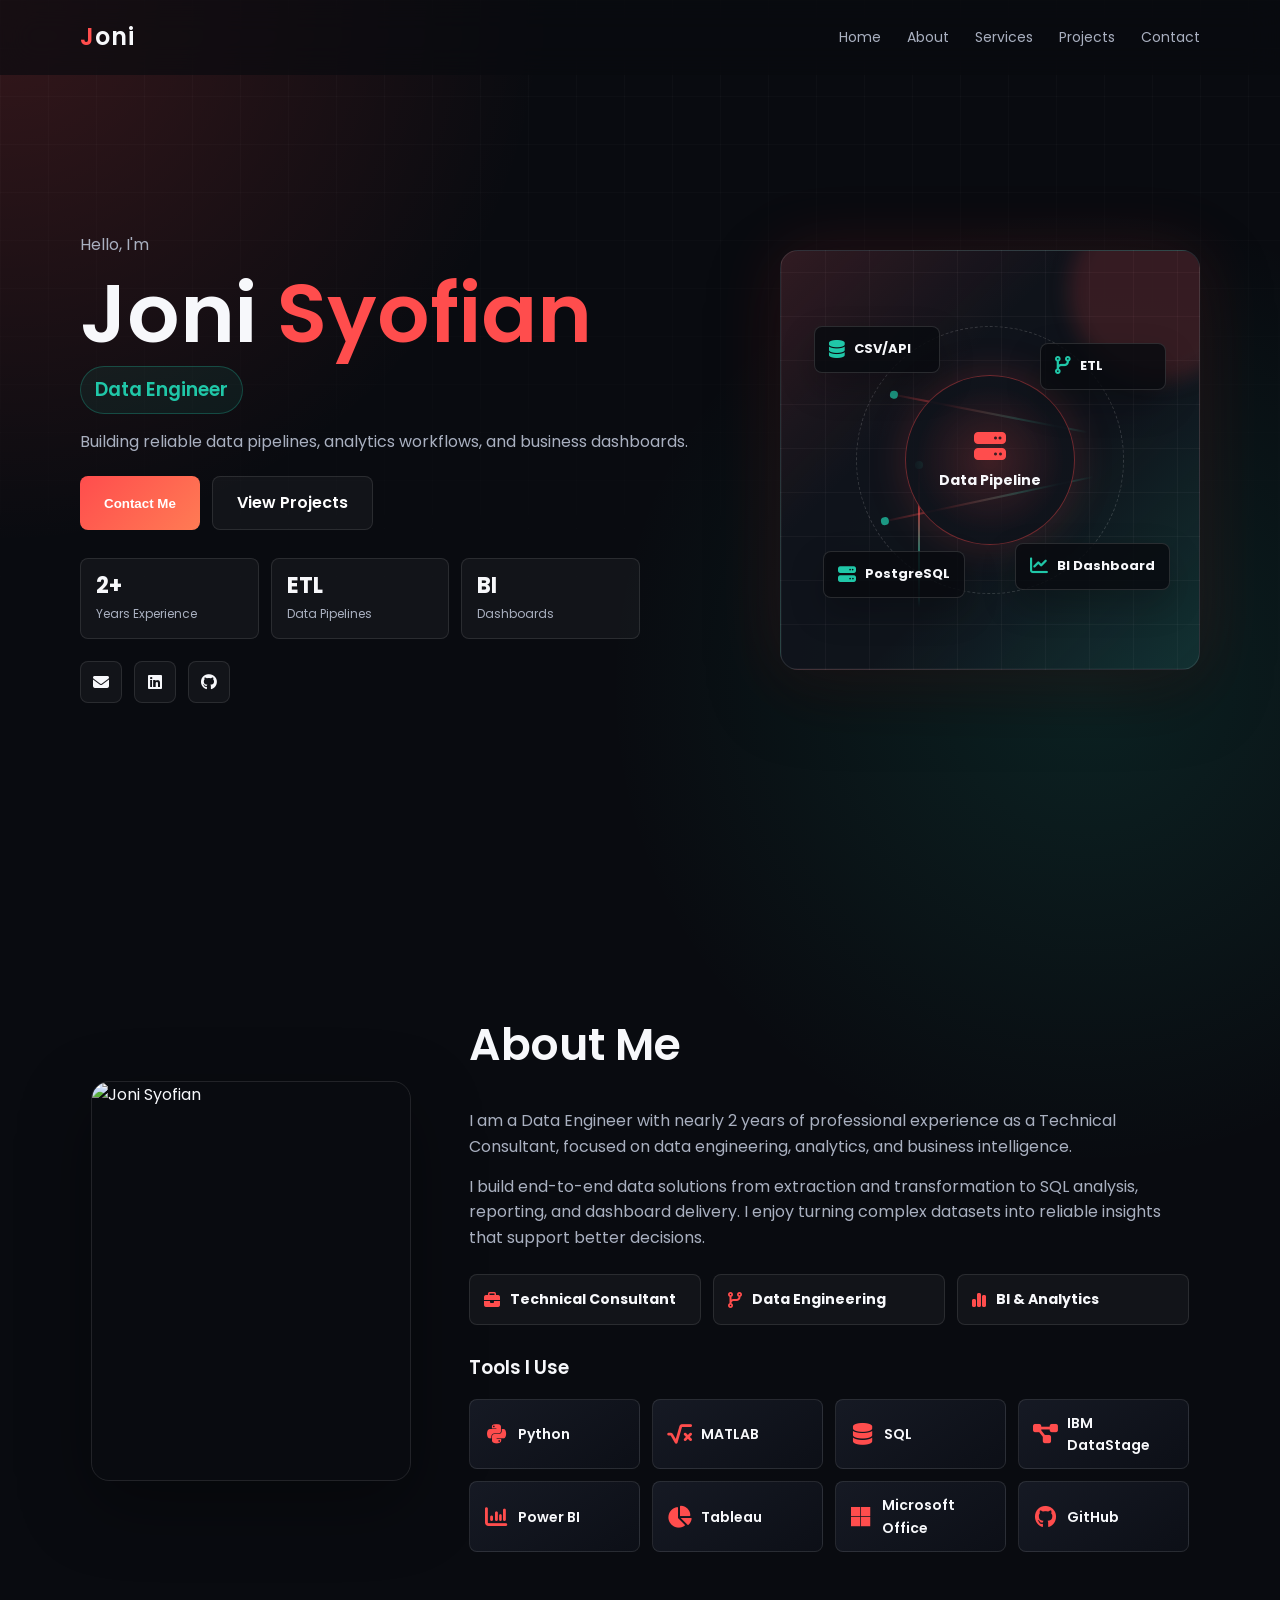
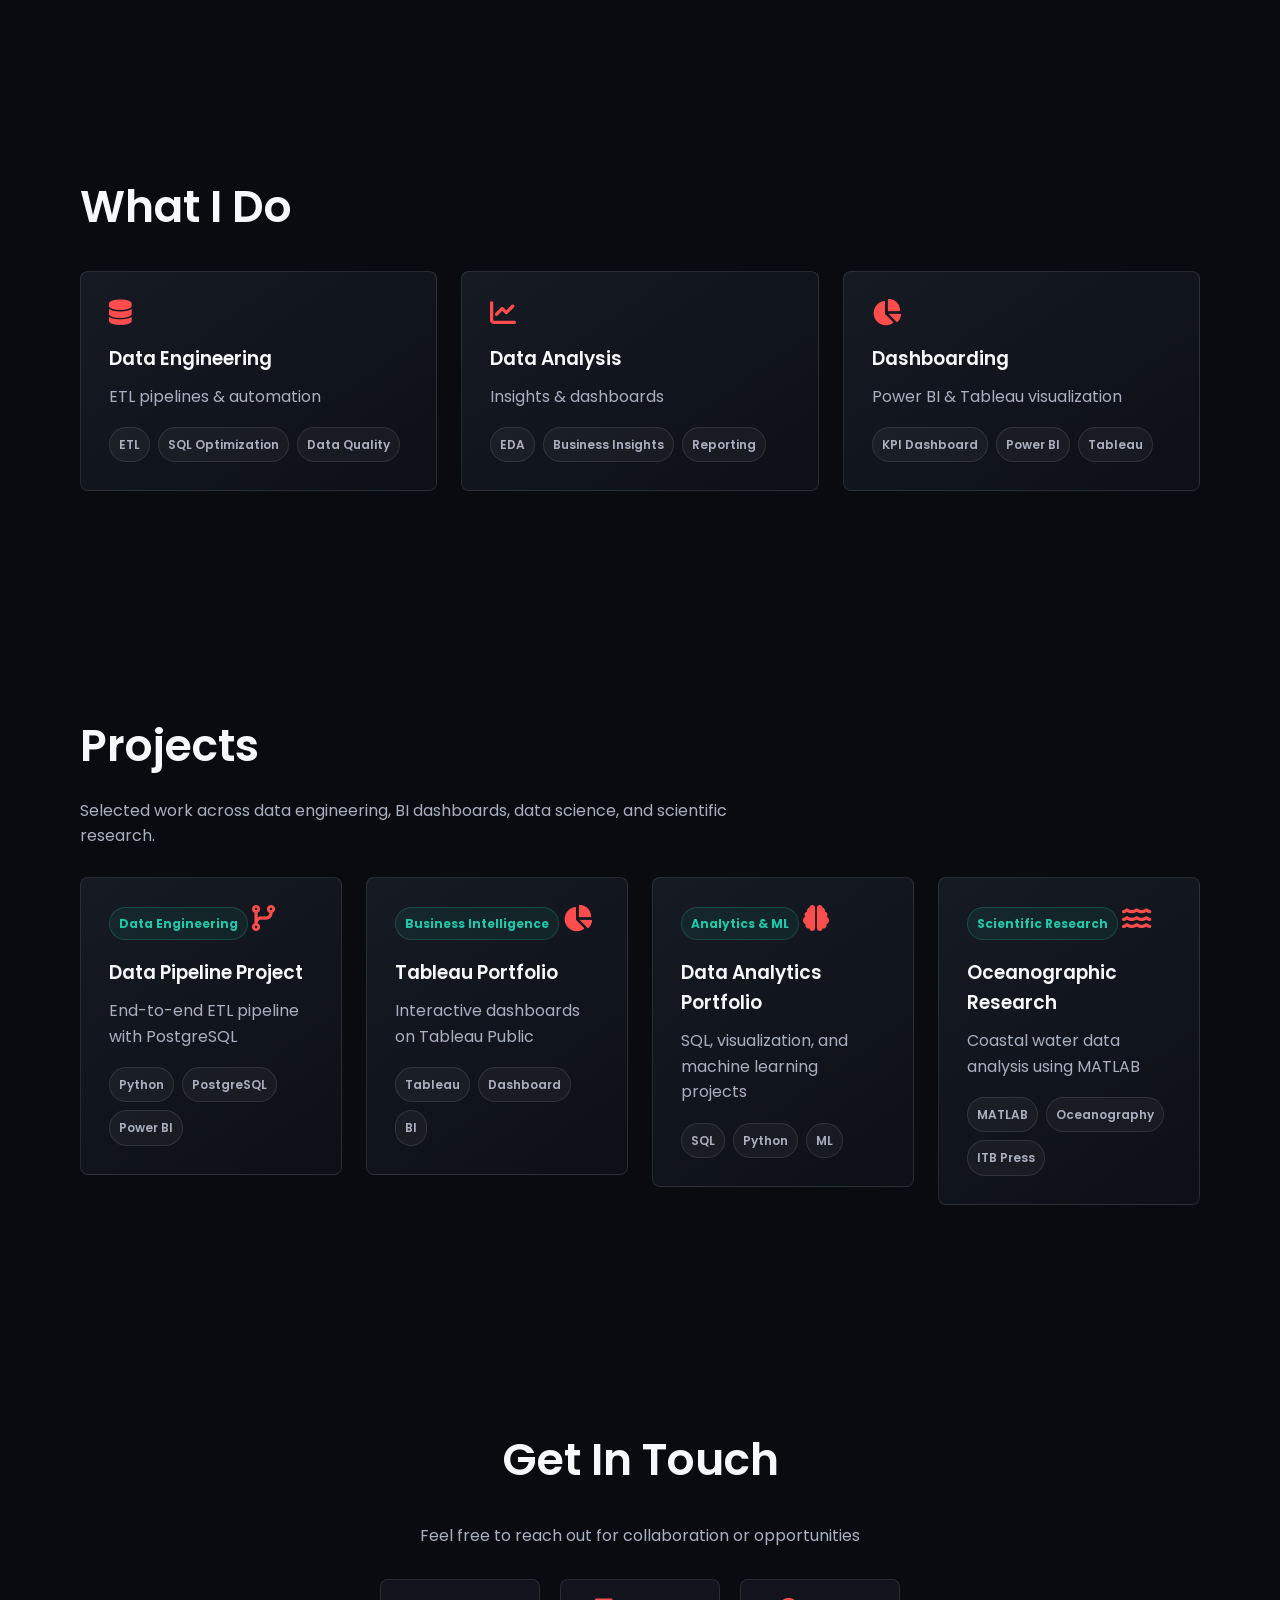
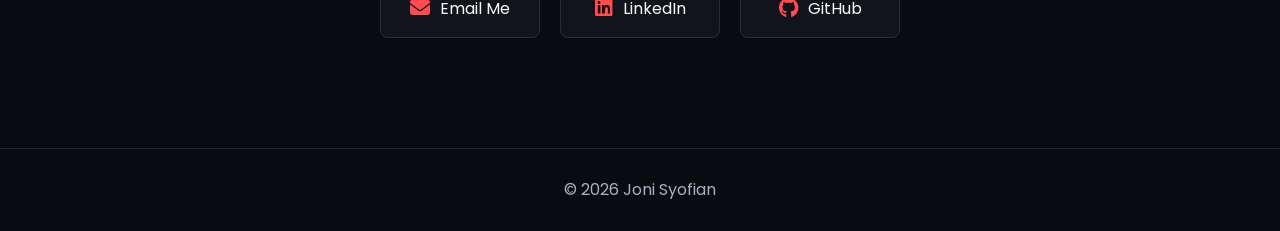
==== index.html @ e2db4a57 "add favicon" ====
<!-- index.html -->
<!DOCTYPE html>
<html lang="en">
<head>
  <meta charset="UTF-8">
  <meta name="viewport" content="width=device-width, initial-scale=1.0">
  <title>Joni Syofian - Data Engineer</title>
  <link rel="icon" type="image/svg+xml" href="asset/favicon.svg">
  <link rel="stylesheet" href="https://cdnjs.cloudflare.com/ajax/libs/font-awesome/6.5.0/css/all.min.css">
  <link href="https://fonts.googleapis.com/css2?family=Poppins:wght@300;400;600;700&display=swap" rel="stylesheet">
  <link rel="stylesheet" href="style.css?v=20260428">
</head>


<body>

<header>
  <h2>Joni</h2>
  <nav>
    <a href="#">Home</a>
    <a href="#about">About</a>
    <a href="#services">Services</a>
    <a href="#projects">Projects</a>
    <a href="#contact">Contact</a>
  </nav>
</header>

<section class="hero reveal">
  <div class="hero-text">
    <p>Hello, I'm</p>
    <h1>Joni <span>Syofian</span></h1>
    <h3>Data Engineer</h3>
    <p>Building reliable data pipelines, analytics workflows, and business dashboards.</p>
    <div class="hero-actions">
      <button class="btn" onclick="scrollToContact()">Contact Me</button>
      <a href="#projects" class="btn secondary-btn">View Projects</a>
    </div>
    <div class="hero-stats">
      <div>
        <strong>2+</strong>
        <span>Years Experience</span>
      </div>
      <div>
        <strong>ETL</strong>
        <span>Data Pipelines</span>
      </div>
      <div>
        <strong>BI</strong>
        <span>Dashboards</span>
      </div>
    </div>
    <div class="hero-socials" aria-label="Social links">
      <a href="mailto:jonisyofian14@email.com" aria-label="Email">
        <i class="fa-solid fa-envelope"></i>
      </a>
      <a href="https://linkedin.com/in/jonisyofian" target="_blank" rel="noopener noreferrer" aria-label="LinkedIn">
        <i class="fa-brands fa-linkedin"></i>
      </a>
      <a href="https://github.com/jonisy1406" target="_blank" rel="noopener noreferrer" aria-label="GitHub">
        <i class="fa-brands fa-github"></i>
      </a>
    </div>
  </div>
  <div class="data-visual" aria-label="Data engineering workflow illustration">
    <div class="data-node node-source">
      <i class="fa-solid fa-database"></i>
      <span>CSV/API</span>
    </div>
    <div class="data-node node-etl">
      <i class="fa-solid fa-code-branch"></i>
      <span>ETL</span>
    </div>
    <div class="data-node node-model">
      <i class="fa-solid fa-server"></i>
      <span>PostgreSQL</span>
    </div>
    <div class="data-node node-dashboard">
      <i class="fa-solid fa-chart-line"></i>
      <span>BI Dashboard</span>
    </div>
    <div class="pipeline-line line-one"></div>
    <div class="pipeline-line line-two"></div>
    <div class="pipeline-line line-three"></div>
    <div class="data-core">
      <i class="fa-solid fa-server"></i>
      <span>Data Pipeline</span>
    </div>
  </div>
</section>

<section id="about" class="about reveal">
  <img src="asset/04.jpg" alt="Joni Syofian">
  <div class="about-text">
    <h2>About Me</h2>
    <p>I am a Data Engineer with nearly 2 years of professional experience as a Technical Consultant, focused on data engineering, analytics, and business intelligence.</p>
    <p>I build end-to-end data solutions from extraction and transformation to SQL analysis, reporting, and dashboard delivery. I enjoy turning complex datasets into reliable insights that support better decisions.</p>

    <div class="about-highlights">
      <div>
        <i class="fa-solid fa-briefcase"></i>
        <span>Technical Consultant</span>
      </div>
      <div>
        <i class="fa-solid fa-code-branch"></i>
        <span>Data Engineering</span>
      </div>
      <div>
        <i class="fa-solid fa-chart-simple"></i>
        <span>BI & Analytics</span>
      </div>
    </div>

    <div class="tools">
      <h3>Tools I Use</h3>
      <div class="tools-grid">
        <div class="tool-item reveal">
          <i class="fa-brands fa-python"></i>
          <span>Python</span>
        </div>
        <div class="tool-item reveal">
          <i class="fa-solid fa-square-root-variable"></i>
          <span>MATLAB</span>
        </div>
        <div class="tool-item reveal">
          <i class="fa-solid fa-database"></i>
          <span>SQL</span>
        </div>
        <div class="tool-item reveal">
          <i class="fa-solid fa-diagram-project"></i>
          <span>IBM DataStage</span>
        </div>
        <div class="tool-item reveal">
          <i class="fa-solid fa-chart-column"></i>
          <span>Power BI</span>
        </div>
        <div class="tool-item reveal">
          <i class="fa-solid fa-chart-pie"></i>
          <span>Tableau</span>
        </div>
        <div class="tool-item reveal">
          <i class="fa-brands fa-microsoft"></i>
          <span>Microsoft Office</span>
        </div>
        <div class="tool-item reveal">
          <i class="fa-brands fa-github"></i>
          <span>GitHub</span>
        </div>
      </div>
    </div>
  </div>
</section>

<section id="services" class="reveal">
  <h2>What I Do</h2>
  <div class="cards">
    <div class="card reveal">
      <i class="fa-solid fa-database"></i>
      <h3>Data Engineering</h3>
      <p>ETL pipelines & automation</p>
      <div class="card-tags">
        <span>ETL</span>
        <span>SQL Optimization</span>
        <span>Data Quality</span>
      </div>
    </div>
    <div class="card reveal">
      <i class="fa-solid fa-chart-line"></i>
      <h3>Data Analysis</h3>
      <p>Insights & dashboards</p>
      <div class="card-tags">
        <span>EDA</span>
        <span>Business Insights</span>
        <span>Reporting</span>
      </div>
    </div>
    <div class="card reveal">
      <i class="fa-solid fa-chart-pie"></i>
      <h3>Dashboarding</h3>
      <p>Power BI  & Tableau visualization</p>
      <div class="card-tags">
        <span>KPI Dashboard</span>
        <span>Power BI</span>
        <span>Tableau</span>
      </div>
    </div>
  </div>
</section>

<section id="projects" class="projects reveal">
    <h2>Projects</h2>
    <p class="section-desc">Selected work across data engineering, BI dashboards, data science, and scientific research.</p>
        <div class="cards">
            <a href="project1.html" class="card-link reveal">
                <div class="card">
                    <span class="project-badge">Data Engineering</span>
                    <i class="fa-solid fa-code-branch"></i>
                    <h3>Data Pipeline Project</h3>
                    <p>End-to-end ETL pipeline with PostgreSQL</p>
                    <div class="card-tags">
                      <span>Python</span>
                      <span>PostgreSQL</span>
                      <span>Power BI</span>
                    </div>
                </div>
            </a>
    
            <a href="project2.html" class="card-link reveal">
                <div class="card">
                    <span class="project-badge">Business Intelligence</span>
                    <i class="fa-solid fa-chart-pie"></i>
                    <h3>Tableau Portfolio</h3>
                    <p>Interactive dashboards on Tableau Public</p>
                    <div class="card-tags">
                      <span>Tableau</span>
                      <span>Dashboard</span>
                      <span>BI</span>
                    </div>
                </div>
            </a>

            <a href="project3.html" class="card-link reveal">
                <div class="card">
                    <span class="project-badge">Analytics & ML</span>
                    <i class="fa-solid fa-brain"></i>
                    <h3>Data Analytics Portfolio</h3>
                    <p>SQL, visualization, and machine learning projects</p>
                    <div class="card-tags">
                      <span>SQL</span>
                      <span>Python</span>
                      <span>ML</span>
                    </div>
                </div>
            </a>

            <a href="project4.html" class="card-link reveal">
                <div class="card">
                    <span class="project-badge">Scientific Research</span>
                    <i class="fa-solid fa-water"></i>
                    <h3>Oceanographic Research</h3>
                    <p>Coastal water data analysis using MATLAB</p>
                    <div class="card-tags">
                      <span>MATLAB</span>
                      <span>Oceanography</span>
                      <span>ITB Press</span>
                    </div>
                </div>
            </a>
        </div>
</section>

<section id="contact" class="contact reveal">
  <h2>Get In Touch</h2>
  <p class="contact-desc">Feel free to reach out for collaboration or opportunities</p>

  <div class="contact-container">

    <a href="mailto:jonisyofian14@email.com" class="contact-card reveal">
      <i class="fa-solid fa-envelope"></i>
      <span>Email Me</span>
    </a>

    <a href="https://linkedin.com/in/jonisyofian" target="_blank" class="contact-card reveal">
      <i class="fa-brands fa-linkedin"></i>
      <span>LinkedIn</span>
    </a>

    <a href="https://github.com/jonisy1406" target="_blank" class="contact-card reveal">
        <i class="fa-brands fa-github"></i>
        <span>GitHub</span>
    </a>

  </div>
</section>

<footer>
  <p>&copy; 2026 Joni Syofian</p>
</footer>

<script src="script.js?v=20260428"></script>
</body>
</html>
---- style.css ----
/* ================= GLOBAL ================= */
:root {
  --bg: #090b10;
  --surface: #11141c;
  --surface-2: #171b25;
  --text: #f7f8fb;
  --muted: #a9b0c0;
  --accent: #ff4d4d;
  --accent-2: #20c7a8;
  --line: rgba(255,255,255,0.1);
  --shadow: 0 24px 70px rgba(0,0,0,0.35);
}

* {margin:0;padding:0;box-sizing:border-box;}

html {
  scroll-behavior:smooth;
}

body {
  font-family:'Poppins',sans-serif;
  background:
    radial-gradient(circle at top left, rgba(255,77,77,0.18), transparent 34rem),
    radial-gradient(circle at 85% 20%, rgba(32,199,168,0.12), transparent 30rem),
    var(--bg);
  color:var(--text);
  line-height:1.6;
  overflow-x:hidden;
}

body::before {
  content:"";
  position:fixed;
  inset:0;
  pointer-events:none;
  background-image:linear-gradient(rgba(255,255,255,0.035) 1px, transparent 1px), linear-gradient(90deg, rgba(255,255,255,0.035) 1px, transparent 1px);
  background-size:48px 48px;
  mask-image:linear-gradient(to bottom, rgba(0,0,0,0.7), transparent 75%);
}

h1,h2,h3 {font-weight:600;}

section {
  padding:110px 80px;
  position:relative;
}

section h2 {
  font-size:clamp(30px, 4vw, 44px);
  margin-bottom:28px;
}

/* ================= HEADER ================= */
header {
  display:flex;
  justify-content:space-between;
  align-items:center;
  gap:24px;
  padding:18px 80px;
  position:fixed;
  width:100%;
  background:rgba(9,11,16,0.68);
  border-bottom:1px solid transparent;
  backdrop-filter:blur(16px);
  z-index:1000;
  transition:padding 0.3s ease, background 0.3s ease, border-color 0.3s ease;
}

header.scrolled {
  padding:12px 80px;
  background:rgba(9,11,16,0.88);
  border-color:var(--line);
}

header h2 {
  color:var(--text);
  letter-spacing:1px;
}

header h2::first-letter {
  color:var(--accent);
}

nav {
  display:flex;
  align-items:center;
  gap:26px;
}

nav a {
  color:var(--muted);
  font-size:14px;
  text-decoration:none;
  position:relative;
  transition:color 0.3s ease;
}

nav a::after {
  content:'';
  position:absolute;
  left:0;
  bottom:-7px;
  width:0;
  height:2px;
  background:linear-gradient(90deg,var(--accent),var(--accent-2));
  transition:width 0.3s ease;
}

nav a:hover {
  color:var(--text);
}

nav a:hover::after {
  width:100%;
}

/* ================= HERO ================= */
.hero {
  display:grid;
  grid-template-columns:minmax(0, 1.1fr) minmax(280px, 420px);
  align-items:center;
  gap:70px;
  min-height:100vh;
  padding-top:130px;
}

.hero-text {
  max-width:720px;
}

.hero-text h1 {
  font-size:clamp(44px, 8vw, 82px);
  line-height:1.02;
  margin:8px 0 10px;
}

.hero-text h3 {
  width:max-content;
  max-width:100%;
  color:var(--accent-2);
  padding:8px 14px;
  border:1px solid rgba(32,199,168,0.28);
  border-radius:999px;
  background:rgba(32,199,168,0.08);
}

.hero-text span {color:var(--accent);}
.hero-text p {color:var(--muted);margin:15px 0;}

.hero-actions {
  display:flex;
  flex-wrap:wrap;
  gap:12px;
  margin-top:22px;
}

.btn {
  display:inline-flex;
  align-items:center;
  justify-content:center;
  background:linear-gradient(135deg,var(--accent),#ff7b54);
  padding:13px 24px;
  border:none;
  border-radius:8px;
  color:#fff;
  cursor:pointer;
  font-weight:600;
  text-decoration:none;
  transition:transform 0.3s ease, box-shadow 0.3s ease;
}

.btn:hover {
  transform:translateY(-3px);
  box-shadow:0 16px 35px rgba(255,77,77,0.3);
}

.secondary-btn {
  background:rgba(255,255,255,0.04);
  border:1px solid var(--line);
}

.secondary-btn:hover {
  box-shadow:0 16px 35px rgba(32,199,168,0.16);
}

.hero-stats {
  display:grid;
  grid-template-columns:repeat(3,minmax(0,1fr));
  gap:12px;
  max-width:560px;
  margin-top:28px;
}

.hero-stats div {
  padding:15px;
  border:1px solid var(--line);
  border-radius:8px;
  background:rgba(255,255,255,0.04);
}

.hero-stats strong {
  display:block;
  color:var(--text);
  font-size:22px;
  line-height:1.1;
}

.hero-stats span {
  display:block;
  color:var(--muted);
  font-size:12px;
  margin-top:6px;
}

.hero-socials {
  display:flex;
  gap:12px;
  margin-top:22px;
}

.hero-socials a {
  display:inline-flex;
  align-items:center;
  justify-content:center;
  width:42px;
  height:42px;
  border:1px solid var(--line);
  border-radius:8px;
  background:rgba(255,255,255,0.04);
  color:var(--text);
  text-decoration:none;
  transition:transform 0.3s ease, color 0.3s ease, border-color 0.3s ease;
}

.hero-socials a:hover {
  transform:translateY(-4px);
  color:var(--accent);
  border-color:rgba(255,77,77,0.36);
}

.data-visual {
  position:relative;
  width:100%;
  max-width:500px;
  aspect-ratio:1 / 1;
  justify-self:end;
  border:1px solid var(--line);
  border-radius:18px;
  background:
    linear-gradient(135deg, rgba(255,77,77,0.14), transparent 35%),
    linear-gradient(315deg, rgba(32,199,168,0.16), transparent 40%),
    repeating-linear-gradient(0deg, rgba(255,255,255,0.035) 0 1px, transparent 1px 44px),
    repeating-linear-gradient(90deg, rgba(255,255,255,0.035) 0 1px, transparent 1px 44px),
    rgba(17,20,28,0.86);
  box-shadow:var(--shadow), 0 0 70px rgba(255,77,77,0.14);
  overflow:hidden;
}

.data-visual::before,
.data-visual::after {
  content:"";
  position:absolute;
  border-radius:50%;
  pointer-events:none;
}

.data-visual::before {
  inset:18%;
  border:1px dashed rgba(255,255,255,0.16);
  animation:spinSlow 18s linear infinite;
}

.data-visual::after {
  width:180px;
  height:180px;
  right:-50px;
  top:-50px;
  background:rgba(255,77,77,0.16);
  filter:blur(10px);
}

.data-core {
  position:absolute;
  left:50%;
  top:50%;
  width:170px;
  height:170px;
  display:flex;
  flex-direction:column;
  align-items:center;
  justify-content:center;
  gap:10px;
  text-align:center;
  transform:translate(-50%,-50%);
  border:1px solid rgba(255,77,77,0.4);
  border-radius:50%;
  background:radial-gradient(circle, rgba(255,77,77,0.2), rgba(17,20,28,0.94) 62%);
  box-shadow:0 0 40px rgba(255,77,77,0.18);
  z-index:3;
}

.data-core i {
  color:var(--accent);
  font-size:32px;
}

.data-core span {
  max-width:110px;
  font-size:14px;
  font-weight:700;
  line-height:1.25;
}

.data-node {
  position:absolute;
  z-index:4;
  min-width:126px;
  display:flex;
  align-items:center;
  gap:9px;
  padding:12px 14px;
  border:1px solid rgba(255,255,255,0.13);
  border-radius:8px;
  background:rgba(9,11,16,0.84);
  box-shadow:0 14px 34px rgba(0,0,0,0.24);
  animation:floatNode 4.8s ease-in-out infinite;
}

.data-node i {
  color:var(--accent-2);
  font-size:18px;
}

.data-node span {
  font-size:13px;
  font-weight:700;
}

.node-source {
  left:8%;
  top:18%;
}

.node-etl {
  right:8%;
  top:22%;
  animation-delay:0.4s;
}

.node-model {
  left:10%;
  bottom:17%;
  animation-delay:0.8s;
}

.node-dashboard {
  right:7%;
  bottom:19%;
  animation-delay:1.2s;
}

.pipeline-line {
  position:absolute;
  height:2px;
  background:linear-gradient(90deg, transparent, rgba(255,77,77,0.8), rgba(32,199,168,0.85), transparent);
  transform-origin:left center;
  opacity:0.75;
  z-index:2;
}

.pipeline-line::after {
  content:"";
  position:absolute;
  top:50%;
  left:0;
  width:8px;
  height:8px;
  border-radius:50%;
  background:var(--accent-2);
  transform:translateY(-50%);
  animation:moveDot 2.8s ease-in-out infinite;
}

.line-one {
  left:26%;
  top:34%;
  width:48%;
  transform:rotate(11deg);
}

.line-two {
  left:24%;
  bottom:35%;
  width:52%;
  transform:rotate(-12deg);
}

.line-three {
  left:33%;
  top:50%;
  width:35%;
  transform:rotate(90deg);
}

/* ================= ABOUT ================= */
.about {
  display:grid;
  grid-template-columns:320px minmax(0, 720px);
  align-items:center;
  justify-content:center;
  gap:58px;
}

.about img {
  width:100%;
  aspect-ratio:4 / 5;
  object-fit:cover;
  border-radius:18px;
  border:1px solid var(--line);
  box-shadow:var(--shadow);
  transition:transform 0.4s ease, box-shadow 0.4s ease;
}

.about img:hover {
  transform:translateY(-8px);
  box-shadow:0 28px 80px rgba(255,77,77,0.18);
}

.about-text {
  max-width:720px;
}

.about-text p {
  color:var(--muted);
  margin-bottom:14px;
}

.about-highlights {
  display:grid;
  grid-template-columns:repeat(auto-fit,minmax(170px,1fr));
  gap:12px;
  margin:24px 0 28px;
}

.about-highlights div {
  display:flex;
  align-items:center;
  gap:10px;
  padding:13px 14px;
  border:1px solid var(--line);
  border-radius:8px;
  background:rgba(255,255,255,0.04);
}

.about-highlights i {
  color:var(--accent);
}

.about-highlights span {
  color:var(--text);
  font-size:14px;
  font-weight:700;
}

.tools {
  margin-top:22px;
}

.tools h3 {
  margin-bottom:16px;
  color:var(--text);
}

.tools-grid {
  display:grid;
  grid-template-columns:repeat(auto-fit,minmax(150px,1fr));
  gap:12px;
}

.tool-item {
  display:flex;
  align-items:center;
  gap:10px;
  min-height:54px;
  padding:12px 14px;
  background:linear-gradient(145deg,rgba(23,27,37,0.94),rgba(13,16,23,0.94));
  border:1px solid var(--line);
  border-radius:8px;
  color:var(--text);
  transition:transform 0.3s ease, border-color 0.3s ease, box-shadow 0.3s ease;
}

.tool-item i {
  width:24px;
  color:var(--accent);
  font-size:22px;
  text-align:center;
}

.tool-item span {
  font-size:14px;
  font-weight:600;
}

.tool-item:hover {
  transform:translateY(-5px);
  border-color:rgba(255,77,77,0.36);
  box-shadow:0 14px 30px rgba(255,77,77,0.14);
}

/* ================= CARDS ================= */
.cards {
  display:grid;
  grid-template-columns:repeat(auto-fit,minmax(250px,1fr));
  gap:24px;
}

.section-desc {
  max-width:680px;
  color:var(--muted);
  margin:-12px 0 28px;
}

.card {
  min-height:170px;
  background:linear-gradient(145deg,rgba(23,27,37,0.96),rgba(13,16,23,0.96));
  padding:28px;
  border:1px solid var(--line);
  border-radius:8px;
  transition:transform 0.35s ease, box-shadow 0.35s ease, border-color 0.35s ease;
  cursor:pointer;
  position:relative;
  overflow:hidden;
}

.card-link {
  text-decoration:none;
  color:inherit;
  display:block;
}

.card-link h3,
.card-link p {
  text-decoration:none;
  color:inherit;
}

.card i {
  color:var(--accent);
  font-size:26px;
  margin-bottom:18px;
}

.card::before {
  content:'';
  position:absolute;
  inset:0;
  background:linear-gradient(120deg,transparent,rgba(255,255,255,0.08),transparent);
  transform:translateX(-110%);
  transition:transform 0.55s ease;
}

.card:hover::before {
  transform:translateX(110%);
}

.card:hover {
  transform:translateY(-10px);
  border-color:rgba(255,77,77,0.36);
  box-shadow:0 22px 55px rgba(0,0,0,0.28), 0 16px 38px rgba(255,77,77,0.14);
}

.card h3 {
  margin-bottom:10px;
}

.card p {
  color:var(--muted);
}

.card-tags {
  display:flex;
  flex-wrap:wrap;
  gap:8px;
  margin-top:18px;
}

.card-tags span {
  padding:7px 9px;
  border:1px solid rgba(255,255,255,0.1);
  border-radius:999px;
  background:rgba(255,255,255,0.04);
  color:var(--muted);
  font-size:12px;
  font-weight:600;
}

.project-badge {
  display:inline-flex;
  margin-bottom:18px;
  padding:6px 9px;
  border:1px solid rgba(32,199,168,0.24);
  border-radius:999px;
  color:var(--accent-2);
  background:rgba(32,199,168,0.08);
  font-size:12px;
  font-weight:700;
}

/* ================= PROJECT PAGE ================= */
.project-topbar {
  display:flex;
  justify-content:space-between;
  align-items:center;
  padding:14px 80px;
  position:fixed;
  top:0;
  left:0;
  width:100%;
  background:rgba(9,11,16,0.9);
  border-bottom:1px solid var(--line);
  backdrop-filter:blur(16px);
  z-index:1000;
}

.project-topbar .project-brand {
  color:var(--text);
  font-size:20px;
  font-weight:700;
  letter-spacing:1px;
  text-decoration:none;
}

.project-topbar .project-brand::first-letter {
  color:var(--accent);
}

.project-container {
  padding:120px 80px;
  max-width:1000px;
  margin:auto;
  animation:fadeUp 0.8s ease;
}

.project-header h1 {
  font-size:42px;
}

.project-label {
  color:var(--accent);
  font-weight:700;
  margin-bottom:8px;
}

.project-header p {
  color:var(--muted);
}

.project-actions {
  display:flex;
  flex-wrap:wrap;
  gap:12px;
  margin-top:24px;
}

.project-action {
  display:inline-flex;
  align-items:center;
  gap:9px;
  padding:11px 16px;
  border:1px solid var(--line);
  border-radius:8px;
  color:var(--text);
  background:rgba(255,255,255,0.04);
  text-decoration:none;
  font-size:14px;
  font-weight:700;
  transition:transform 0.3s ease, box-shadow 0.3s ease, border-color 0.3s ease;
}

.project-action.primary {
  background:linear-gradient(135deg,var(--accent),#ff7b54);
  border-color:transparent;
}

.project-action:hover {
  transform:translateY(-3px);
  border-color:rgba(255,77,77,0.36);
  box-shadow:0 12px 28px rgba(255,77,77,0.16);
}

.project-image {
  width:100%;
  border-radius:14px;
  margin:30px 0;
  box-shadow:0 0 30px rgba(255,77,77,0.2);
}

.project-visual {
  min-height:280px;
  margin:30px 0;
  padding:28px;
  display:flex;
  align-items:flex-end;
  gap:14px;
  flex-wrap:wrap;
  border-radius:14px;
  border:1px solid var(--line);
  background:
    linear-gradient(135deg, rgba(255,77,77,0.22), transparent 38%),
    linear-gradient(315deg, rgba(32,199,168,0.18), transparent 36%),
    repeating-linear-gradient(90deg, rgba(255,255,255,0.04) 0 1px, transparent 1px 56px),
    var(--surface-2);
  box-shadow:var(--shadow);
}

.project-visual span {
  padding:10px 14px;
  border:1px solid rgba(255,255,255,0.14);
  border-radius:999px;
  background:rgba(9,11,16,0.7);
  color:var(--text);
  font-size:14px;
}

.project-dashboard {
  min-height:auto;
  padding:12px;
  display:block;
}

.project-dashboard img {
  display:block;
  width:100%;
  border-radius:10px;
}

.project-stats {
  display:grid;
  grid-template-columns:repeat(auto-fit,minmax(180px,1fr));
  gap:14px;
  margin:0 0 20px;
}

.project-stats div {
  padding:18px;
  border:1px solid var(--line);
  border-radius:8px;
  background:rgba(255,255,255,0.04);
}

.project-stats strong {
  display:block;
  color:var(--text);
  font-size:20px;
  line-height:1.25;
}

.project-stats span {
  display:block;
  color:var(--muted);
  font-size:13px;
  margin-top:5px;
}

.project-section {
  margin-bottom:20px;
  padding:22px;
  background:var(--surface);
  border:1px solid var(--line);
  border-radius:8px;
  transition:0.3s;
}

.project-section:hover {
  transform:translateY(-5px);
  box-shadow:0 10px 25px rgba(255,77,77,0.15);
}

.project-section h3 {
  color:var(--accent);
  margin-bottom:8px;
}

.project-list {
  margin:10px 0 0 18px;
  color:var(--muted);
}

.project-list li {
  margin-bottom:10px;
}

.project-tags {
  display:flex;
  flex-wrap:wrap;
  gap:10px;
  margin-top:16px;
}

.project-tags span {
  padding:8px 12px;
  border:1px solid rgba(255,255,255,0.12);
  border-radius:999px;
  background:rgba(255,255,255,0.04);
  color:var(--text);
  font-size:13px;
  font-weight:600;
}

.project-mini-grid {
  display:grid;
  grid-template-columns:repeat(auto-fit,minmax(240px,1fr));
  gap:16px;
  margin-top:14px;
}

.project-mini-card {
  min-height:190px;
  padding:20px;
  border:1px solid var(--line);
  border-radius:8px;
  background:linear-gradient(145deg,rgba(23,27,37,0.9),rgba(13,16,23,0.9));
  transition:transform 0.3s ease, border-color 0.3s ease, box-shadow 0.3s ease;
}

.project-mini-card i {
  color:var(--accent);
  font-size:24px;
  margin-bottom:14px;
}

.project-mini-card h4 {
  margin-bottom:8px;
  color:var(--text);
}

.project-mini-card p {
  color:var(--muted);
  font-size:14px;
}

.project-mini-card:hover {
  transform:translateY(-6px);
  border-color:rgba(255,77,77,0.34);
  box-shadow:0 14px 30px rgba(255,77,77,0.12);
}

.tableau-gallery {
  display:grid;
  grid-template-columns:repeat(auto-fit,minmax(280px,1fr));
  gap:18px;
  margin-top:16px;
}

.tableau-shot {
  display:block;
  overflow:hidden;
  border:1px solid var(--line);
  border-radius:8px;
  background:rgba(255,255,255,0.04);
  color:var(--text);
  text-decoration:none;
  transition:transform 0.3s ease, border-color 0.3s ease, box-shadow 0.3s ease;
}

.tableau-shot img {
  display:block;
  width:100%;
  height:260px;
  object-fit:cover;
  object-position:top center;
  background:#fff;
}

.tableau-shot span {
  display:block;
  padding:14px 16px;
  font-weight:700;
}

.tableau-shot:hover {
  transform:translateY(-6px);
  border-color:rgba(255,77,77,0.34);
  box-shadow:0 14px 30px rgba(255,77,77,0.12);
}

.visual-gallery {
  display:grid;
  grid-template-columns:repeat(auto-fit,minmax(220px,1fr));
  gap:16px;
  margin-top:16px;
}

.visual-gallery figure {
  overflow:hidden;
  border:1px solid var(--line);
  border-radius:8px;
  background:rgba(255,255,255,0.04);
}

.visual-gallery img {
  display:block;
  width:100%;
  height:210px;
  object-fit:cover;
  object-position:top center;
  background:#fff;
}

.visual-gallery figcaption {
  padding:12px 14px;
  color:var(--text);
  font-size:13px;
  font-weight:700;
}

.publication-meta {
  display:grid;
  grid-template-columns:repeat(auto-fit,minmax(220px,1fr));
  gap:12px;
  margin:18px 0 4px;
}

.publication-meta div {
  padding:15px;
  border:1px solid var(--line);
  border-radius:8px;
  background:rgba(255,255,255,0.04);
}

.publication-meta span {
  display:block;
  color:var(--muted);
  font-size:12px;
  margin-bottom:6px;
}

.publication-meta strong {
  color:var(--text);
  font-size:14px;
}

.ocean-visual {
  position:relative;
  min-height:330px;
  margin:30px 0;
  padding:24px;
  overflow:hidden;
  border:1px solid var(--line);
  border-radius:14px;
  background:
    radial-gradient(circle at 28% 32%, rgba(32,199,168,0.2), transparent 20%),
    radial-gradient(circle at 78% 22%, rgba(255,77,77,0.18), transparent 22%),
    linear-gradient(135deg, rgba(12,64,78,0.75), rgba(13,16,23,0.96));
  box-shadow:var(--shadow);
}

.ocean-map {
  position:absolute;
  inset:24px;
  border:1px solid rgba(255,255,255,0.1);
  border-radius:12px;
  background:
    repeating-linear-gradient(0deg, rgba(255,255,255,0.05) 0 1px, transparent 1px 34px),
    repeating-linear-gradient(90deg, rgba(255,255,255,0.05) 0 1px, transparent 1px 34px);
}

.sample-point {
  position:absolute;
  width:13px;
  height:13px;
  border-radius:50%;
  background:var(--accent);
  box-shadow:0 0 0 8px rgba(255,77,77,0.12), 0 0 22px rgba(255,77,77,0.45);
}

.point-a {left:18%;top:32%;}
.point-b {left:38%;top:52%;background:var(--accent-2);box-shadow:0 0 0 8px rgba(32,199,168,0.12), 0 0 22px rgba(32,199,168,0.45);}
.point-c {left:58%;top:36%;}
.point-d {left:72%;top:62%;background:var(--accent-2);box-shadow:0 0 0 8px rgba(32,199,168,0.12), 0 0 22px rgba(32,199,168,0.45);}
.point-e {left:82%;top:28%;}

.current-line {
  position:absolute;
  height:2px;
  border-radius:999px;
  background:linear-gradient(90deg, transparent, rgba(255,255,255,0.55), transparent);
}

.current-one {left:16%;top:42%;width:54%;transform:rotate(10deg);}
.current-two {left:30%;top:64%;width:48%;transform:rotate(-8deg);}
.current-three {left:48%;top:24%;width:35%;transform:rotate(24deg);}

.ocean-legend {
  position:absolute;
  left:24px;
  right:24px;
  bottom:24px;
  display:flex;
  flex-wrap:wrap;
  gap:10px;
  z-index:2;
}

.ocean-legend span {
  padding:9px 12px;
  border:1px solid rgba(255,255,255,0.14);
  border-radius:999px;
  background:rgba(9,11,16,0.72);
  color:var(--text);
  font-size:13px;
  font-weight:700;
}

.back-btn {
  display:inline-block;
  margin-top:30px;
  padding:10px 20px;
  background:var(--accent);
  color:#fff;
  text-decoration:none;
  border-radius:8px;
  transition:0.3s;
}

.back-btn:hover {
  transform:scale(1.05);
  box-shadow:0 10px 25px rgba(255,77,77,0.3);
}

/* ================= CONTACT SECTION ================= */
.contact {
  text-align:center;
}

.contact-desc {
  color:var(--muted);
  margin-bottom:30px;
}

.contact-container {
  display:flex;
  justify-content:center;
  gap:20px;
  flex-wrap:wrap;
}

.contact-card {
  display:flex;
  align-items:center;
  justify-content:center;
  gap:10px;
  min-width:160px;
  padding:16px 24px;
  background:var(--surface);
  border:1px solid var(--line);
  border-radius:8px;
  text-decoration:none;
  color:var(--text);
  transition:transform 0.3s ease, box-shadow 0.3s ease, background 0.3s ease;
}

.contact-card i {
  font-size:20px;
  color:var(--accent);
  transition:color 0.3s ease;
}

.contact-card:hover {
  transform:translateY(-6px);
  box-shadow:0 14px 30px rgba(255,77,77,0.22);
  background:var(--accent);
}

.contact-card:hover i {
  color:white;
}

footer {
  padding:28px 20px;
  text-align:center;
  color:var(--muted);
  border-top:1px solid var(--line);
}

/* ================= ANIMATION ================= */
.reveal {
  opacity:0;
  transform:translateY(42px);
  transition:opacity 0.75s ease, transform 0.75s ease;
  transition-delay:var(--delay, 0ms);
}

.reveal.active {
  opacity:1;
  transform:translateY(0);
}

@keyframes fadeUp {
  from {
    opacity:0;
    transform:translateY(40px);
  }
  to {
    opacity:1;
    transform:translateY(0);
  }
}

@keyframes floatNode {
  0%, 100% {
    transform:translateY(0);
  }
  50% {
    transform:translateY(-10px);
  }
}

@keyframes moveDot {
  0% {
    left:0;
    opacity:0;
  }
  12%, 88% {
    opacity:1;
  }
  100% {
    left:100%;
    opacity:0;
  }
}

@keyframes spinSlow {
  from {
    transform:rotate(0deg);
  }
  to {
    transform:rotate(360deg);
  }
}

@media (prefers-reduced-motion: reduce) {
  *,
  *::before,
  *::after {
    scroll-behavior:auto !important;
    transition-duration:0.01ms !important;
    animation-duration:0.01ms !important;
    animation-iteration-count:1 !important;
  }

  .reveal {
    opacity:1;
    transform:none;
  }
}

/* ================= RESPONSIVE ================= */
@media(max-width:900px){
  section {padding:90px 22px;}

  header {
    padding:16px 22px;
    align-items:flex-start;
    flex-direction:column;
  }

  header.scrolled {
    padding:12px 22px;
  }

  .project-topbar {
    padding:14px 22px;
    flex-direction:row;
    align-items:center;
  }

  nav {
    width:100%;
    gap:16px;
    overflow-x:auto;
    padding-bottom:4px;
  }

  nav a {
    white-space:nowrap;
  }

  .project-topbar nav {
    width:auto;
    overflow:visible;
    padding-bottom:0;
  }

  .hero {
    grid-template-columns:1fr;
    text-align:left;
    gap:36px;
    padding-top:170px;
  }

  .data-visual {
    max-width:380px;
    justify-self:start;
  }

  .about {
    grid-template-columns:1fr;
    gap:34px;
  }

  .about img {
    max-width:360px;
  }

  .project-container {
    padding:110px 22px 70px;
  }
}

@media(max-width:520px){
  .hero-text h3 {
    width:auto;
  }

  .hero-actions {
    align-items:stretch;
    flex-direction:column;
  }

  .hero-actions .btn {
    width:100%;
  }

  .hero-stats {
    grid-template-columns:1fr;
  }

  .data-visual {
    max-width:100%;
    min-height:340px;
  }

  .data-core {
    width:138px;
    height:138px;
  }

  .data-node {
    min-width:108px;
    padding:10px 11px;
  }

  .data-node span {
    font-size:12px;
  }

  .cards {
    grid-template-columns:1fr;
  }

  .contact-card {
    width:100%;
  }
}
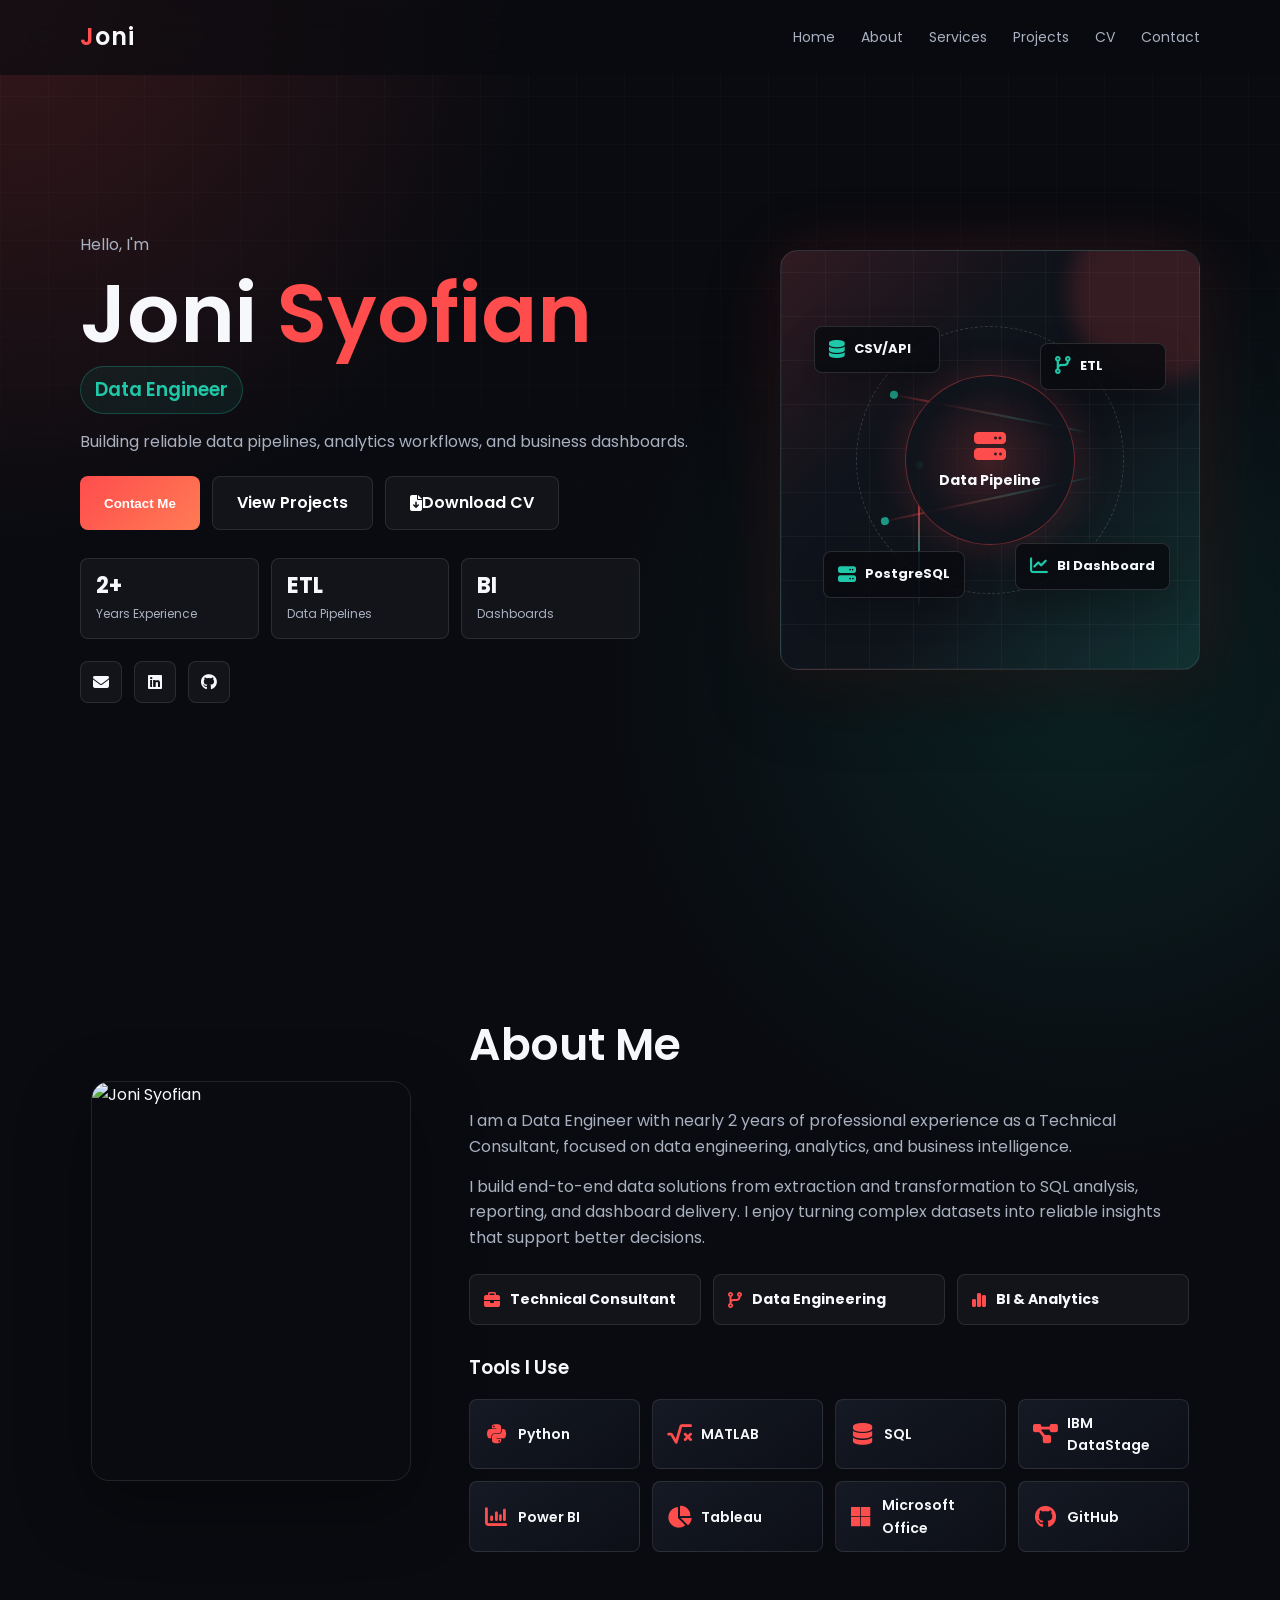
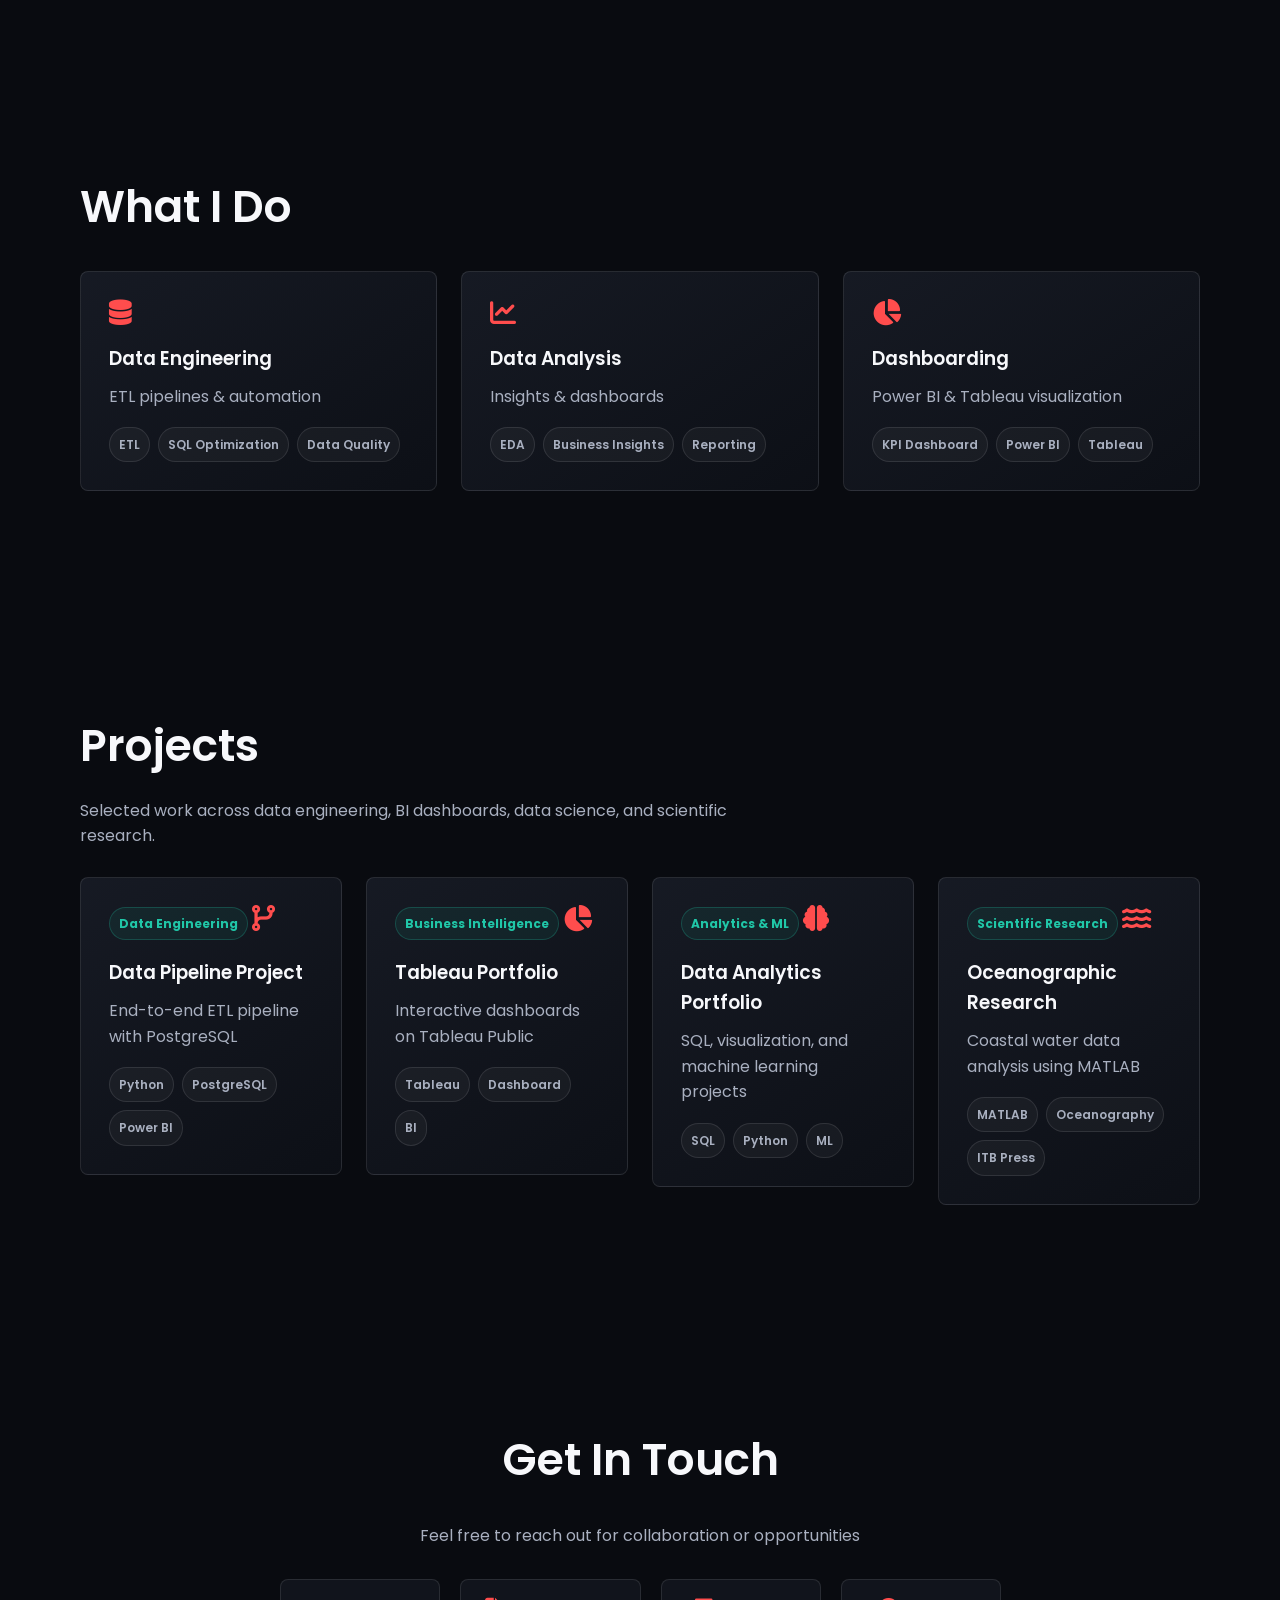
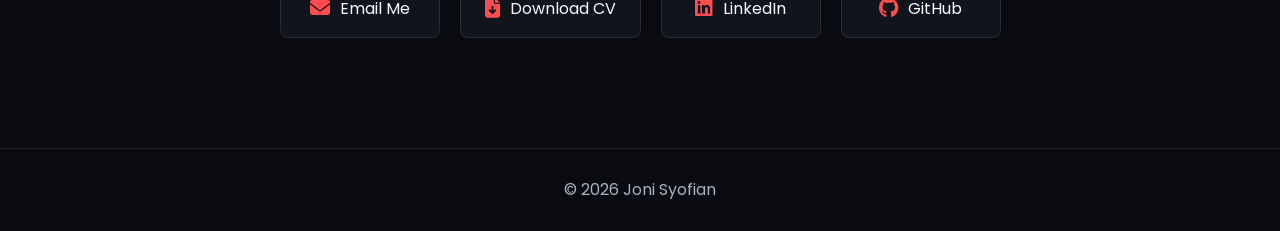
==== commit f9a84141: "update cv" ====
--- a/index.html
+++ b/index.html
@@ -21,6 +21,7 @@
     <a href="#about">About</a>
     <a href="#services">Services</a>
     <a href="#projects">Projects</a>
+    <a href="asset/CV_Joni%20Syofian.pdf" download>CV</a>
     <a href="#contact">Contact</a>
   </nav>
 </header>
@@ -34,6 +35,9 @@
     <div class="hero-actions">
       <button class="btn" onclick="scrollToContact()">Contact Me</button>
       <a href="#projects" class="btn secondary-btn">View Projects</a>
+      <a href="asset/CV_Joni%20Syofian.pdf" class="btn secondary-btn" download>
+        <i class="fa-solid fa-file-arrow-down"></i> Download CV
+      </a>
     </div>
     <div class="hero-stats">
       <div>
@@ -50,7 +54,7 @@
       </div>
     </div>
     <div class="hero-socials" aria-label="Social links">
-      <a href="mailto:jonisyofian14@email.com" aria-label="Email">
+      <a href="mailto:jonisyofian14@gmail.com" aria-label="Email">
         <i class="fa-solid fa-envelope"></i>
       </a>
       <a href="https://linkedin.com/in/jonisyofian" target="_blank" rel="noopener noreferrer" aria-label="LinkedIn">
@@ -190,7 +194,7 @@
     <h2>Projects</h2>
     <p class="section-desc">Selected work across data engineering, BI dashboards, data science, and scientific research.</p>
         <div class="cards">
-            <a href="project1.html" class="card-link reveal">
+            <a href="data-pipeline-project.html" class="card-link reveal">
                 <div class="card">
                     <span class="project-badge">Data Engineering</span>
                     <i class="fa-solid fa-code-branch"></i>
@@ -204,7 +208,7 @@
                 </div>
             </a>
     
-            <a href="project2.html" class="card-link reveal">
+            <a href="tableau-portfolio.html" class="card-link reveal">
                 <div class="card">
                     <span class="project-badge">Business Intelligence</span>
                     <i class="fa-solid fa-chart-pie"></i>
@@ -218,7 +222,7 @@
                 </div>
             </a>
 
-            <a href="project3.html" class="card-link reveal">
+            <a href="data-analytics-portfolio.html" class="card-link reveal">
                 <div class="card">
                     <span class="project-badge">Analytics & ML</span>
                     <i class="fa-solid fa-brain"></i>
@@ -232,7 +236,7 @@
                 </div>
             </a>
 
-            <a href="project4.html" class="card-link reveal">
+            <a href="oceanographic-research.html" class="card-link reveal">
                 <div class="card">
                     <span class="project-badge">Scientific Research</span>
                     <i class="fa-solid fa-water"></i>
@@ -254,9 +258,14 @@
 
   <div class="contact-container">
 
-    <a href="mailto:jonisyofian14@email.com" class="contact-card reveal">
+    <a href="mailto:jonisyofian14@gmail.com" class="contact-card reveal">
       <i class="fa-solid fa-envelope"></i>
       <span>Email Me</span>
+    </a>
+
+    <a href="asset/CV_Joni%20Syofian.pdf" class="contact-card reveal" download>
+      <i class="fa-solid fa-file-arrow-down"></i>
+      <span>Download CV</span>
     </a>
 
     <a href="https://linkedin.com/in/jonisyofian" target="_blank" class="contact-card reveal">
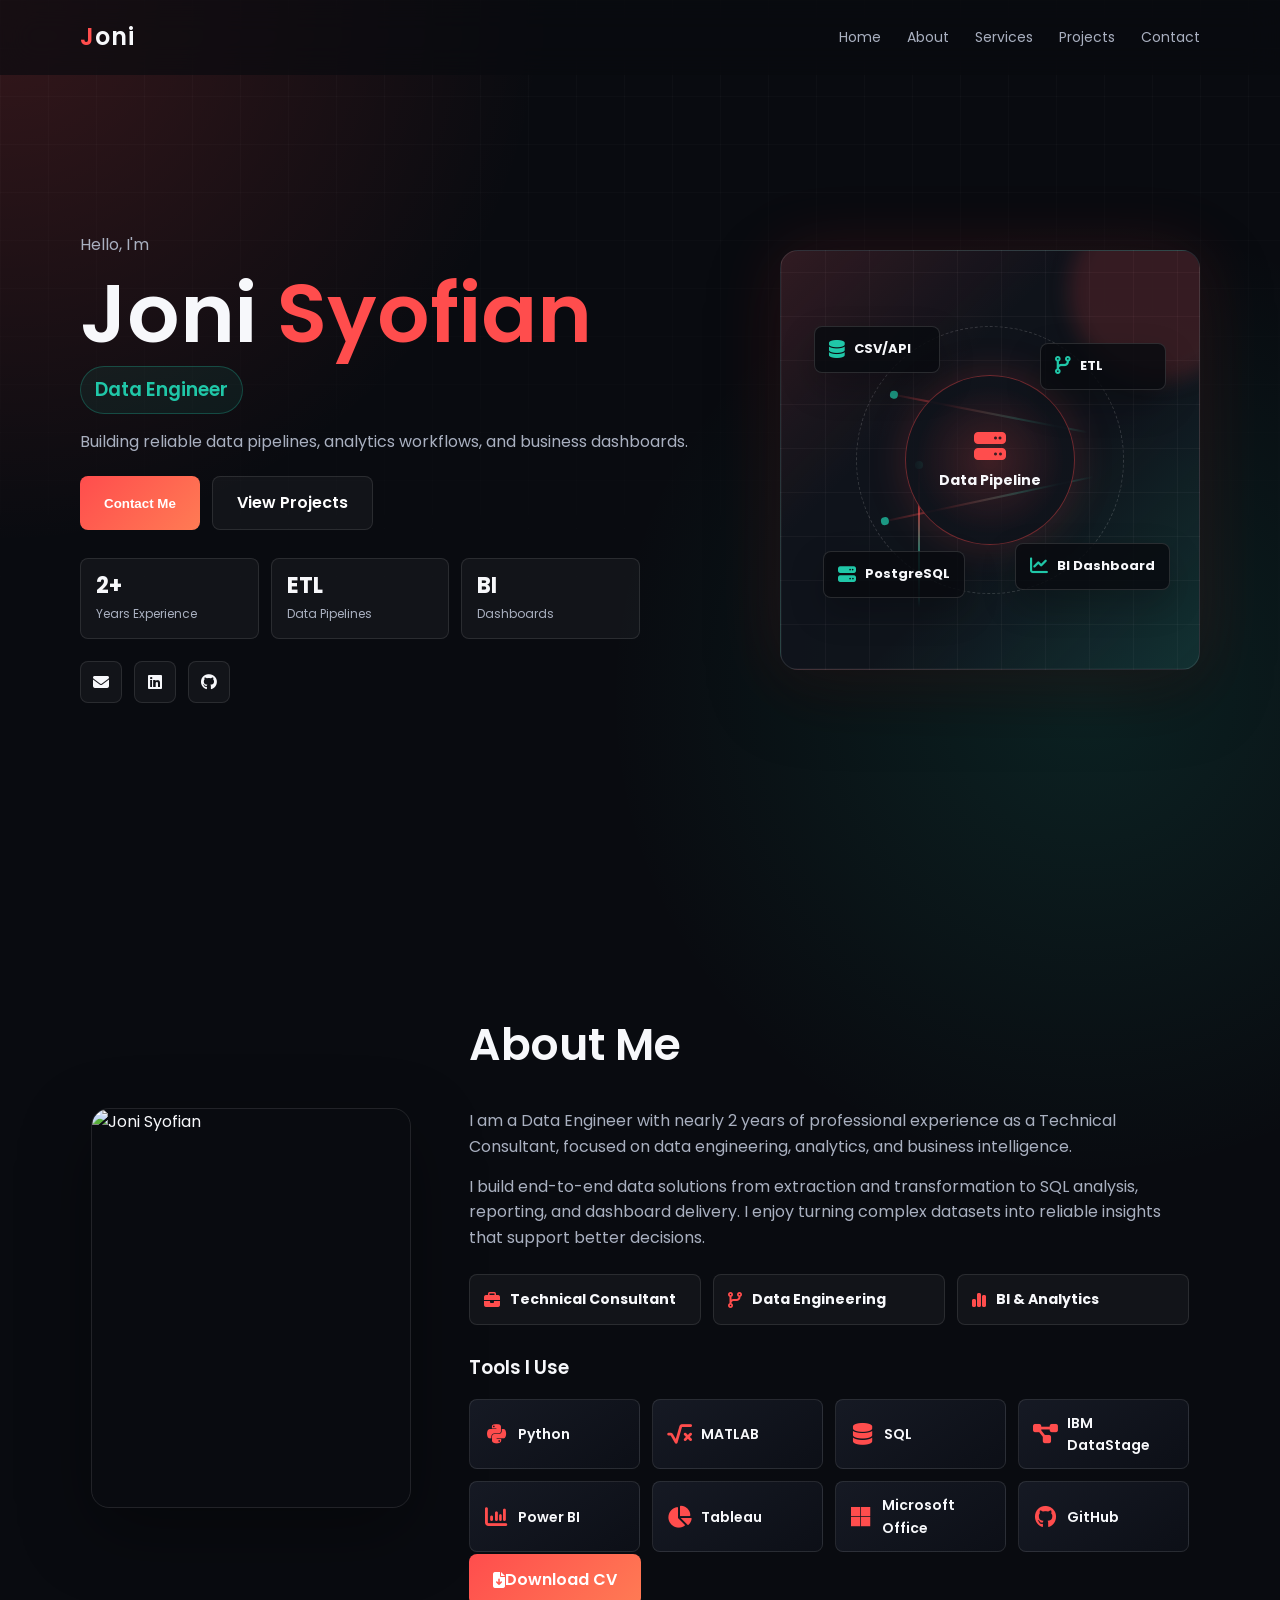
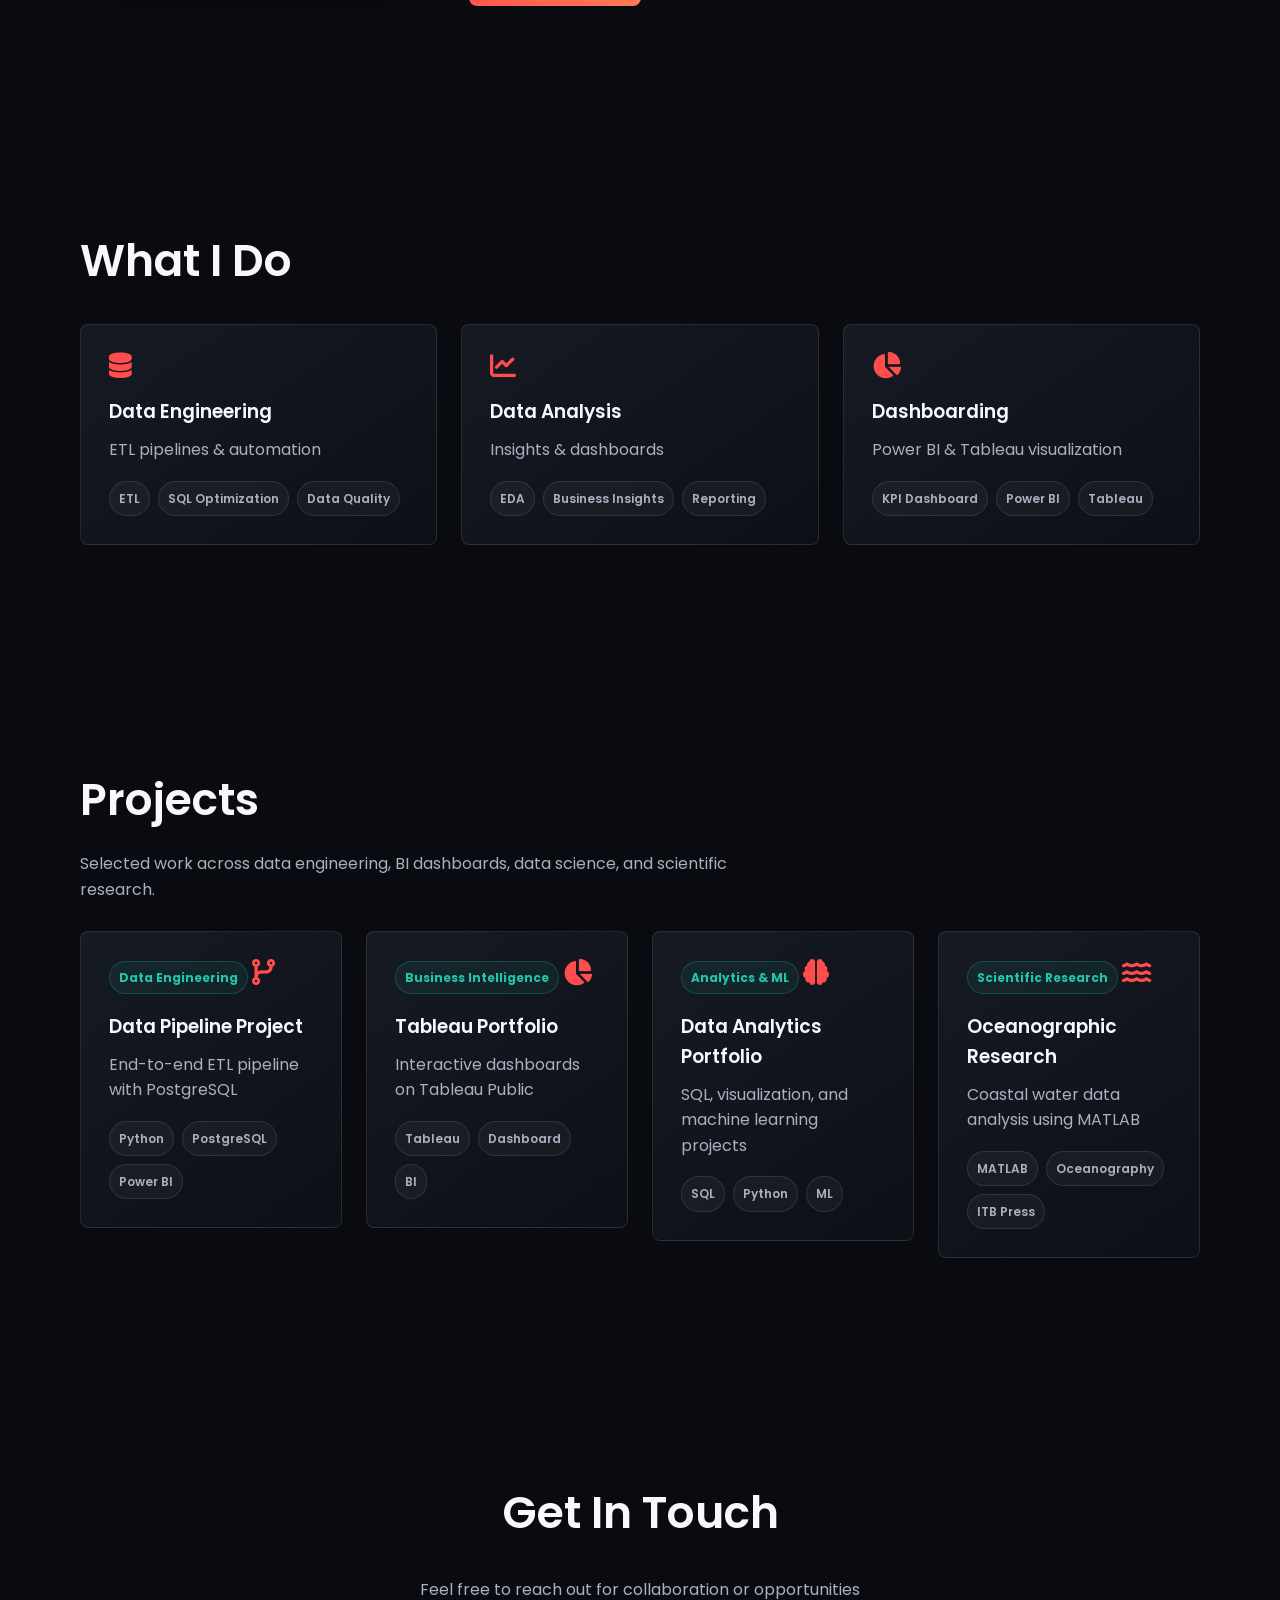
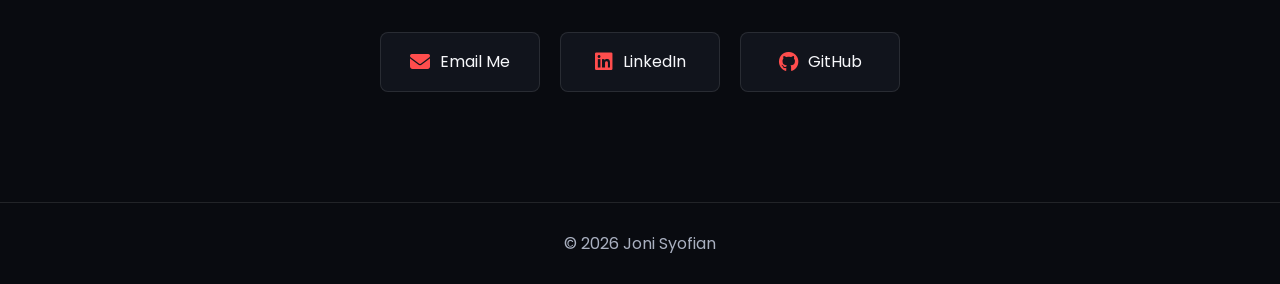
==== commit 5778c4fc: "update cv" ====
--- a/index.html
+++ b/index.html
@@ -21,7 +21,6 @@
     <a href="#about">About</a>
     <a href="#services">Services</a>
     <a href="#projects">Projects</a>
-    <a href="asset/CV_Joni%20Syofian.pdf" download>CV</a>
     <a href="#contact">Contact</a>
   </nav>
 </header>
@@ -35,9 +34,6 @@
     <div class="hero-actions">
       <button class="btn" onclick="scrollToContact()">Contact Me</button>
       <a href="#projects" class="btn secondary-btn">View Projects</a>
-      <a href="asset/CV_Joni%20Syofian.pdf" class="btn secondary-btn" download>
-        <i class="fa-solid fa-file-arrow-down"></i> Download CV
-      </a>
     </div>
     <div class="hero-stats">
       <div>
@@ -151,6 +147,10 @@
         </div>
       </div>
     </div>
+
+    <a href="asset/CV_Joni%20Syofian.pdf" class="btn about-cv-btn" download>
+      <i class="fa-solid fa-file-arrow-down"></i> Download CV
+    </a>
   </div>
 </section>
 
@@ -263,11 +263,6 @@
       <span>Email Me</span>
     </a>
 
-    <a href="asset/CV_Joni%20Syofian.pdf" class="contact-card reveal" download>
-      <i class="fa-solid fa-file-arrow-down"></i>
-      <span>Download CV</span>
-    </a>
-
     <a href="https://linkedin.com/in/jonisyofian" target="_blank" class="contact-card reveal">
       <i class="fa-brands fa-linkedin"></i>
       <span>LinkedIn</span>
--- a/style.css
+++ b/style.css
@@ -462,6 +462,10 @@
   font-weight:700;
 }
 
+.about-cv-btn {
+  margin-top:2px;
+}
+
 .tools {
   margin-top:22px;
 }
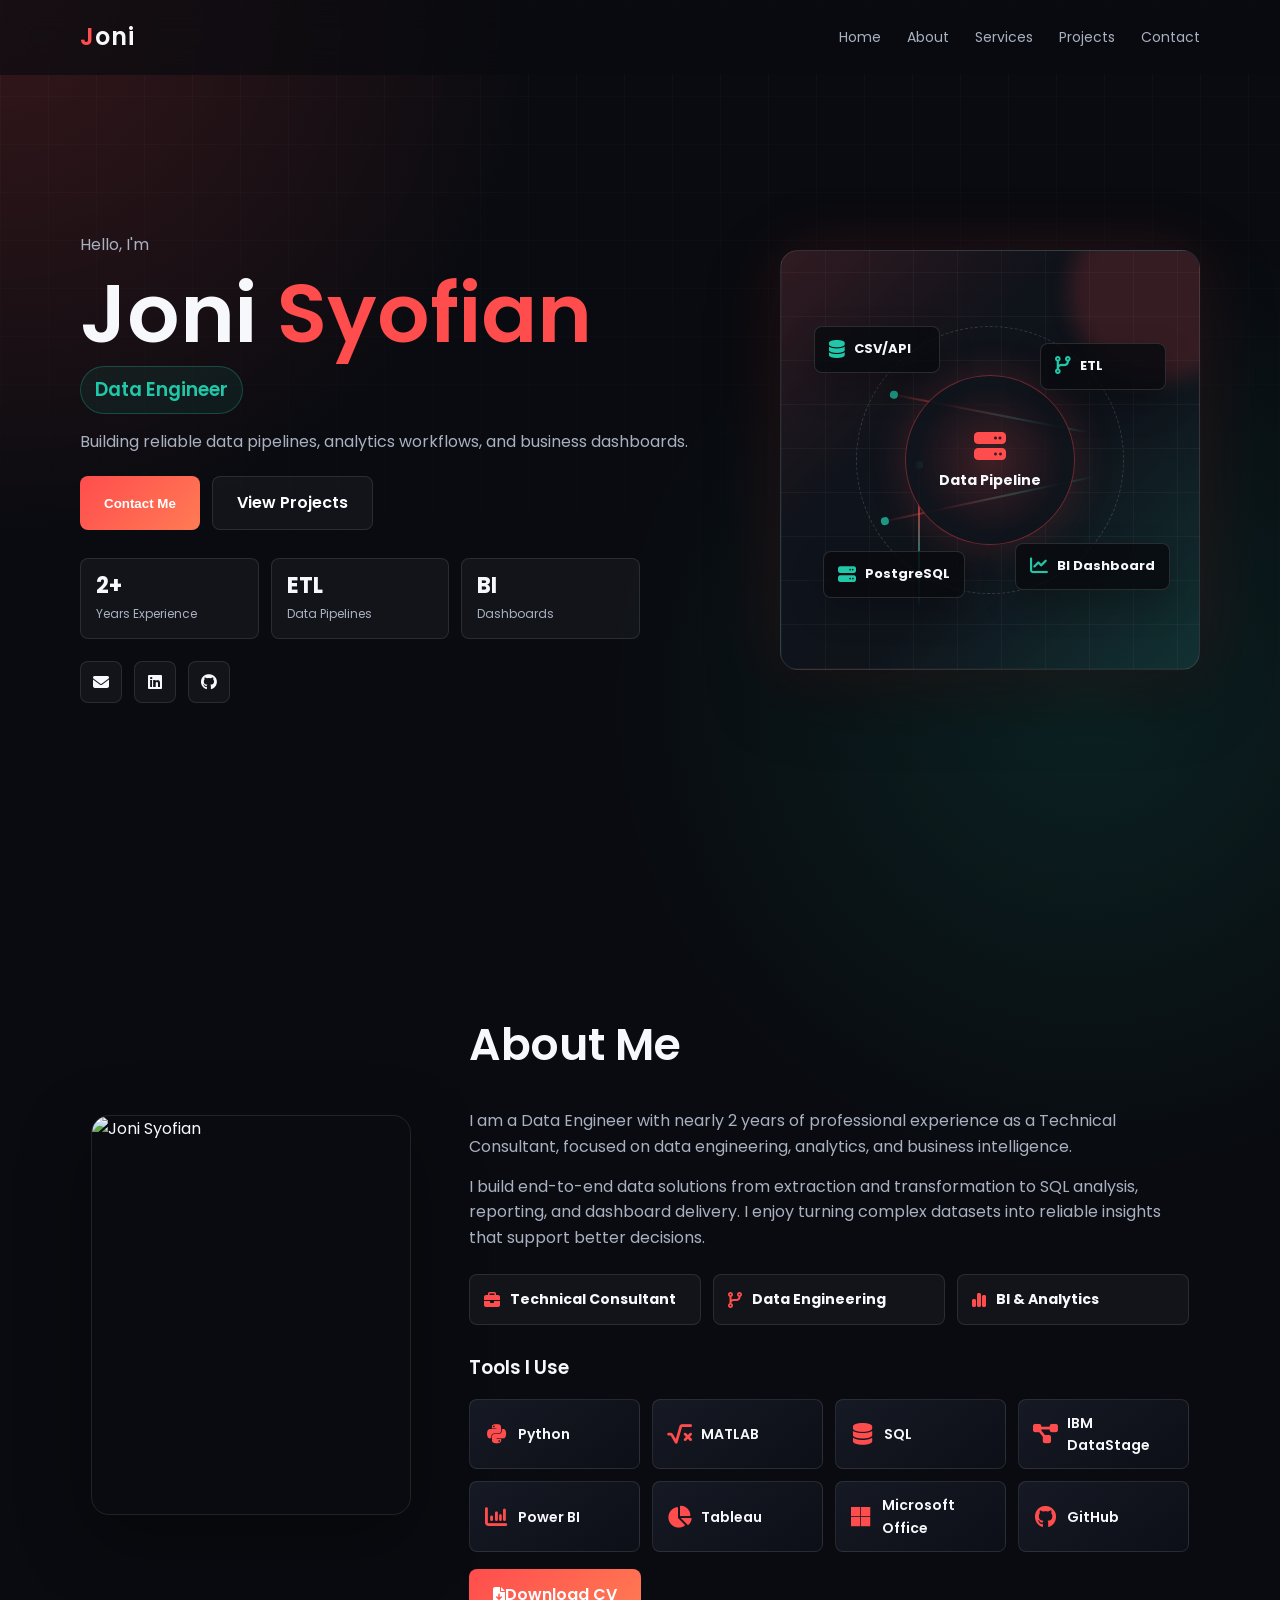
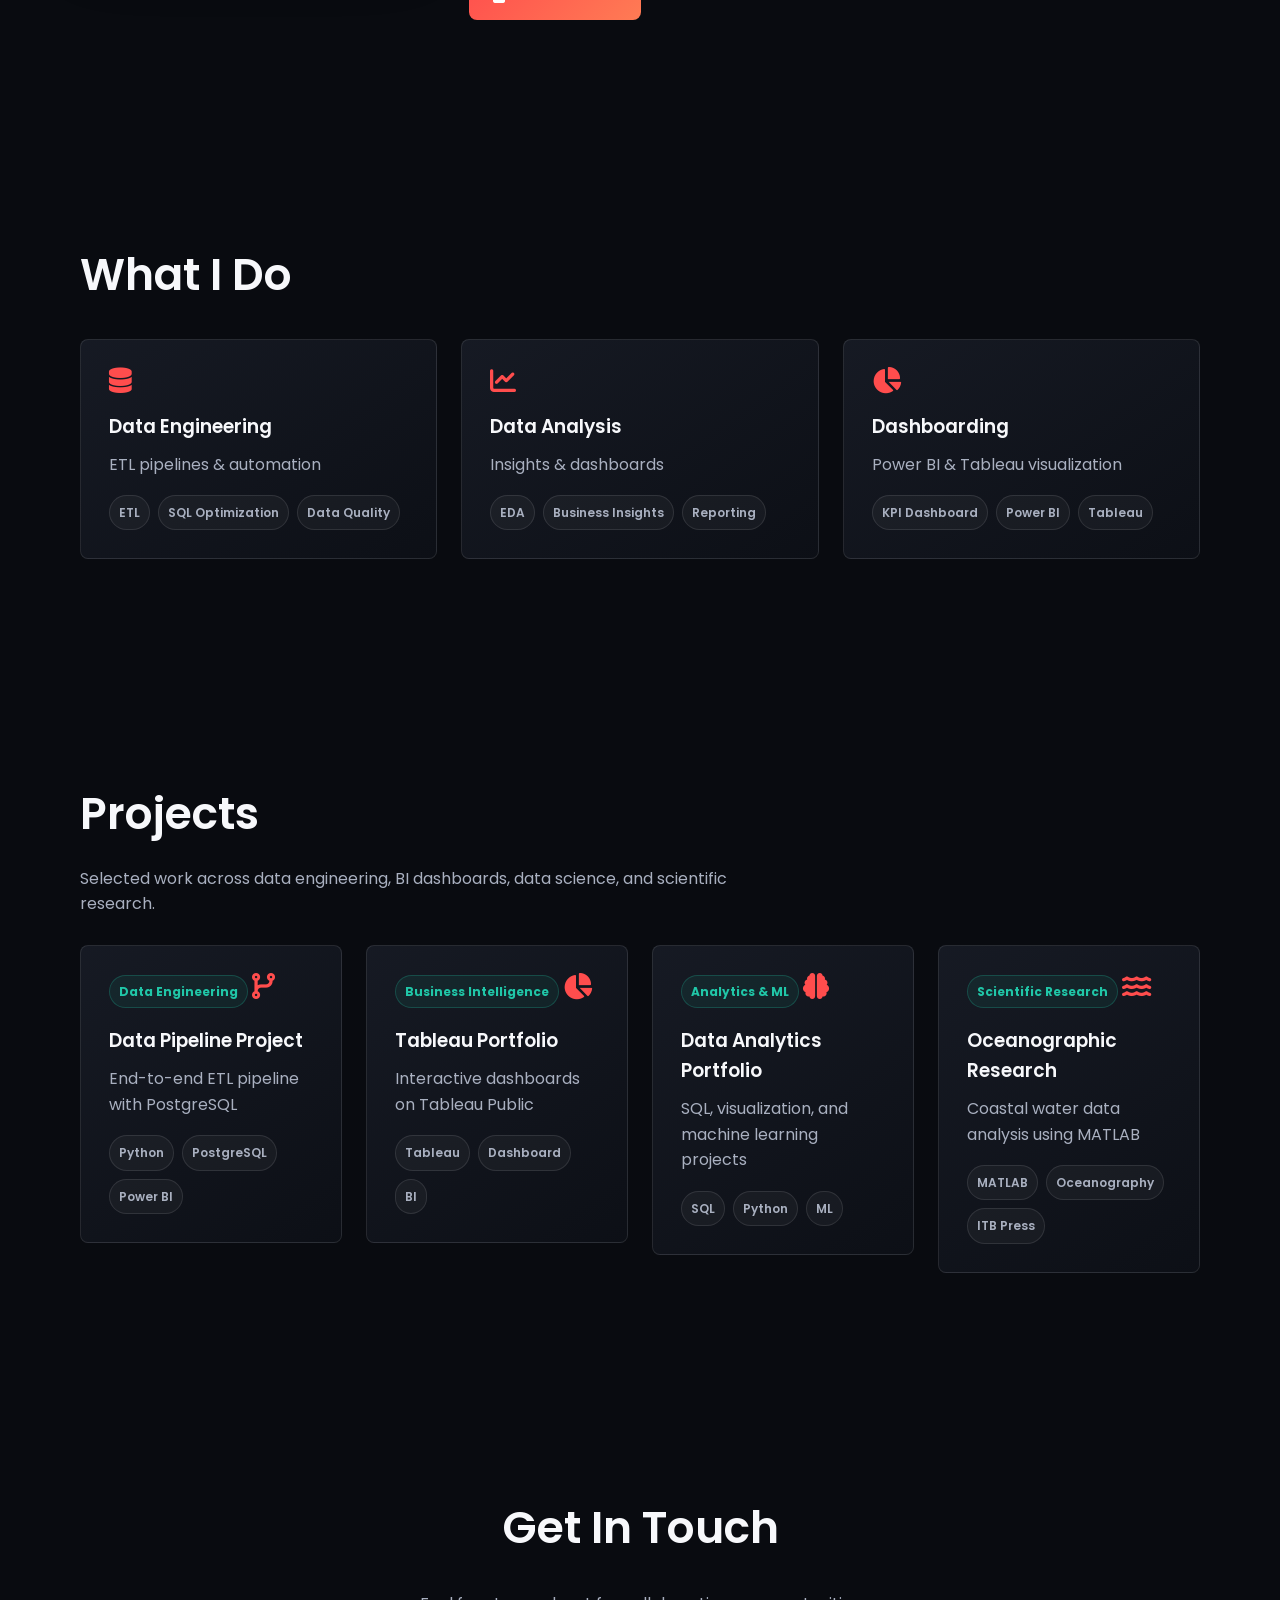
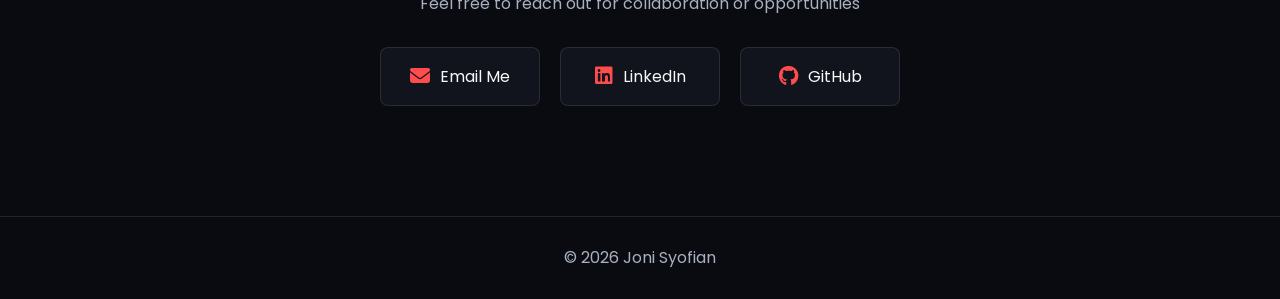
==== commit b34bdc33: "update navbar" ====
--- a/index.html
+++ b/index.html
@@ -16,7 +16,10 @@
 
 <header>
   <h2>Joni</h2>
-  <nav>
+  <button class="menu-toggle" type="button" aria-label="Open navigation menu" aria-controls="site-nav" aria-expanded="false">
+    <i class="fa-solid fa-bars"></i>
+  </button>
+  <nav id="site-nav">
     <a href="#">Home</a>
     <a href="#about">About</a>
     <a href="#services">Services</a>
--- a/style.css
+++ b/style.css
@@ -114,6 +114,27 @@
   width:100%;
 }
 
+.menu-toggle {
+  display:none;
+  width:42px;
+  height:42px;
+  align-items:center;
+  justify-content:center;
+  border:1px solid var(--line);
+  border-radius:8px;
+  background:rgba(255,255,255,0.04);
+  color:var(--text);
+  cursor:pointer;
+  font-size:18px;
+  transition:color 0.3s ease, border-color 0.3s ease, background 0.3s ease;
+}
+
+.menu-toggle:hover {
+  color:var(--accent);
+  border-color:rgba(255,77,77,0.36);
+  background:rgba(255,255,255,0.07);
+}
+
 /* ================= HERO ================= */
 .hero {
   display:grid;
@@ -463,7 +484,7 @@
 }
 
 .about-cv-btn {
-  margin-top:2px;
+  margin-top:16.5px;
 }
 
 .tools {
@@ -1166,12 +1187,18 @@
 
   header {
     padding:16px 22px;
-    align-items:flex-start;
-    flex-direction:column;
+    align-items:center;
+    flex-direction:row;
+    gap:16px;
   }
 
   header.scrolled {
     padding:12px 22px;
+  }
+
+  .menu-toggle {
+    display:inline-flex;
+    margin-left:auto;
   }
 
   .project-topbar {
@@ -1180,15 +1207,45 @@
     align-items:center;
   }
 
-  nav {
-    width:100%;
-    gap:16px;
-    overflow-x:auto;
-    padding-bottom:4px;
-  }
-
-  nav a {
-    white-space:nowrap;
+  header:not(.project-topbar) nav {
+    position:absolute;
+    top:calc(100% + 8px);
+    left:22px;
+    right:22px;
+    display:grid;
+    gap:4px;
+    padding:12px;
+    overflow:visible;
+    border:1px solid var(--line);
+    border-radius:8px;
+    background:rgba(9,11,16,0.96);
+    box-shadow:var(--shadow);
+    transform:translateY(-8px);
+    opacity:0;
+    visibility:hidden;
+    pointer-events:none;
+    transition:opacity 0.25s ease, transform 0.25s ease, visibility 0.25s ease;
+  }
+
+  header:not(.project-topbar).nav-open nav {
+    transform:translateY(0);
+    opacity:1;
+    visibility:visible;
+    pointer-events:auto;
+  }
+
+  header:not(.project-topbar) nav a {
+    padding:12px;
+    border-radius:8px;
+    white-space:normal;
+  }
+
+  header:not(.project-topbar) nav a:hover {
+    background:rgba(255,255,255,0.05);
+  }
+
+  header:not(.project-topbar) nav a::after {
+    display:none;
   }
 
   .project-topbar nav {
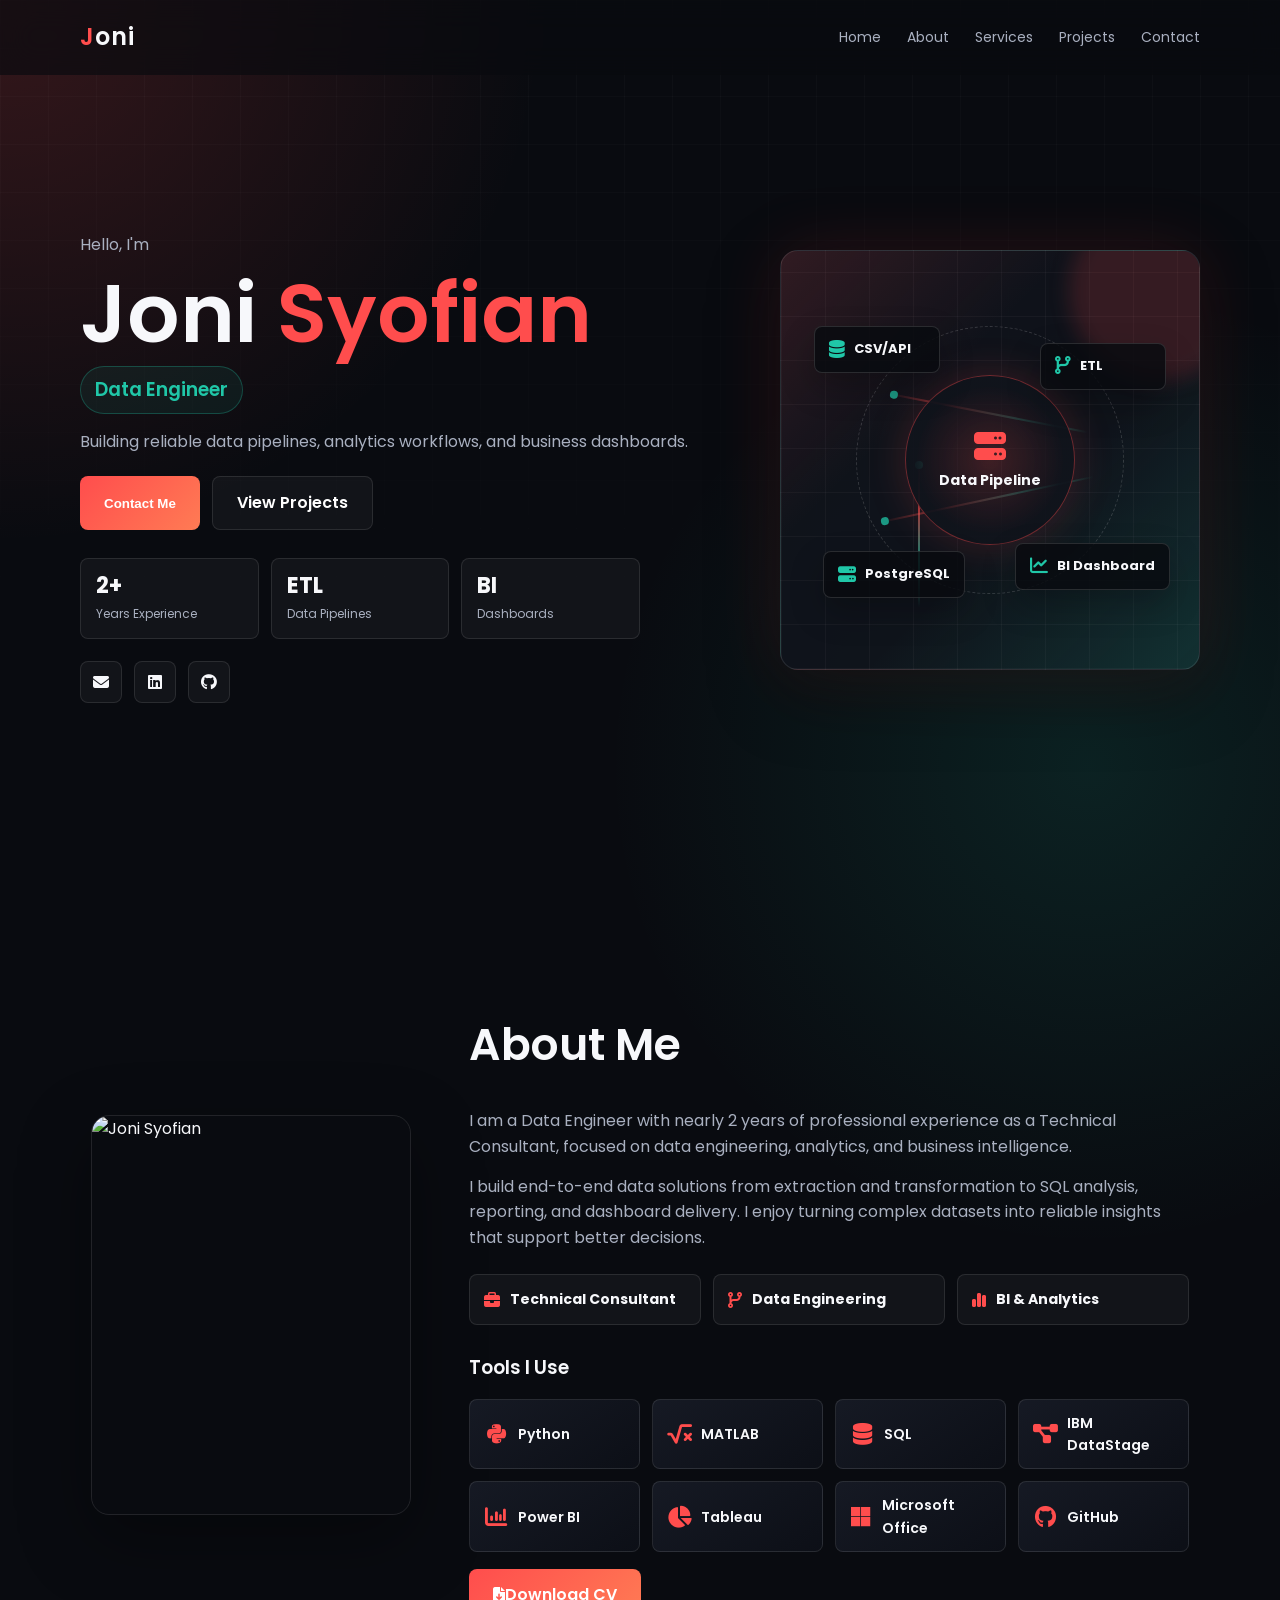
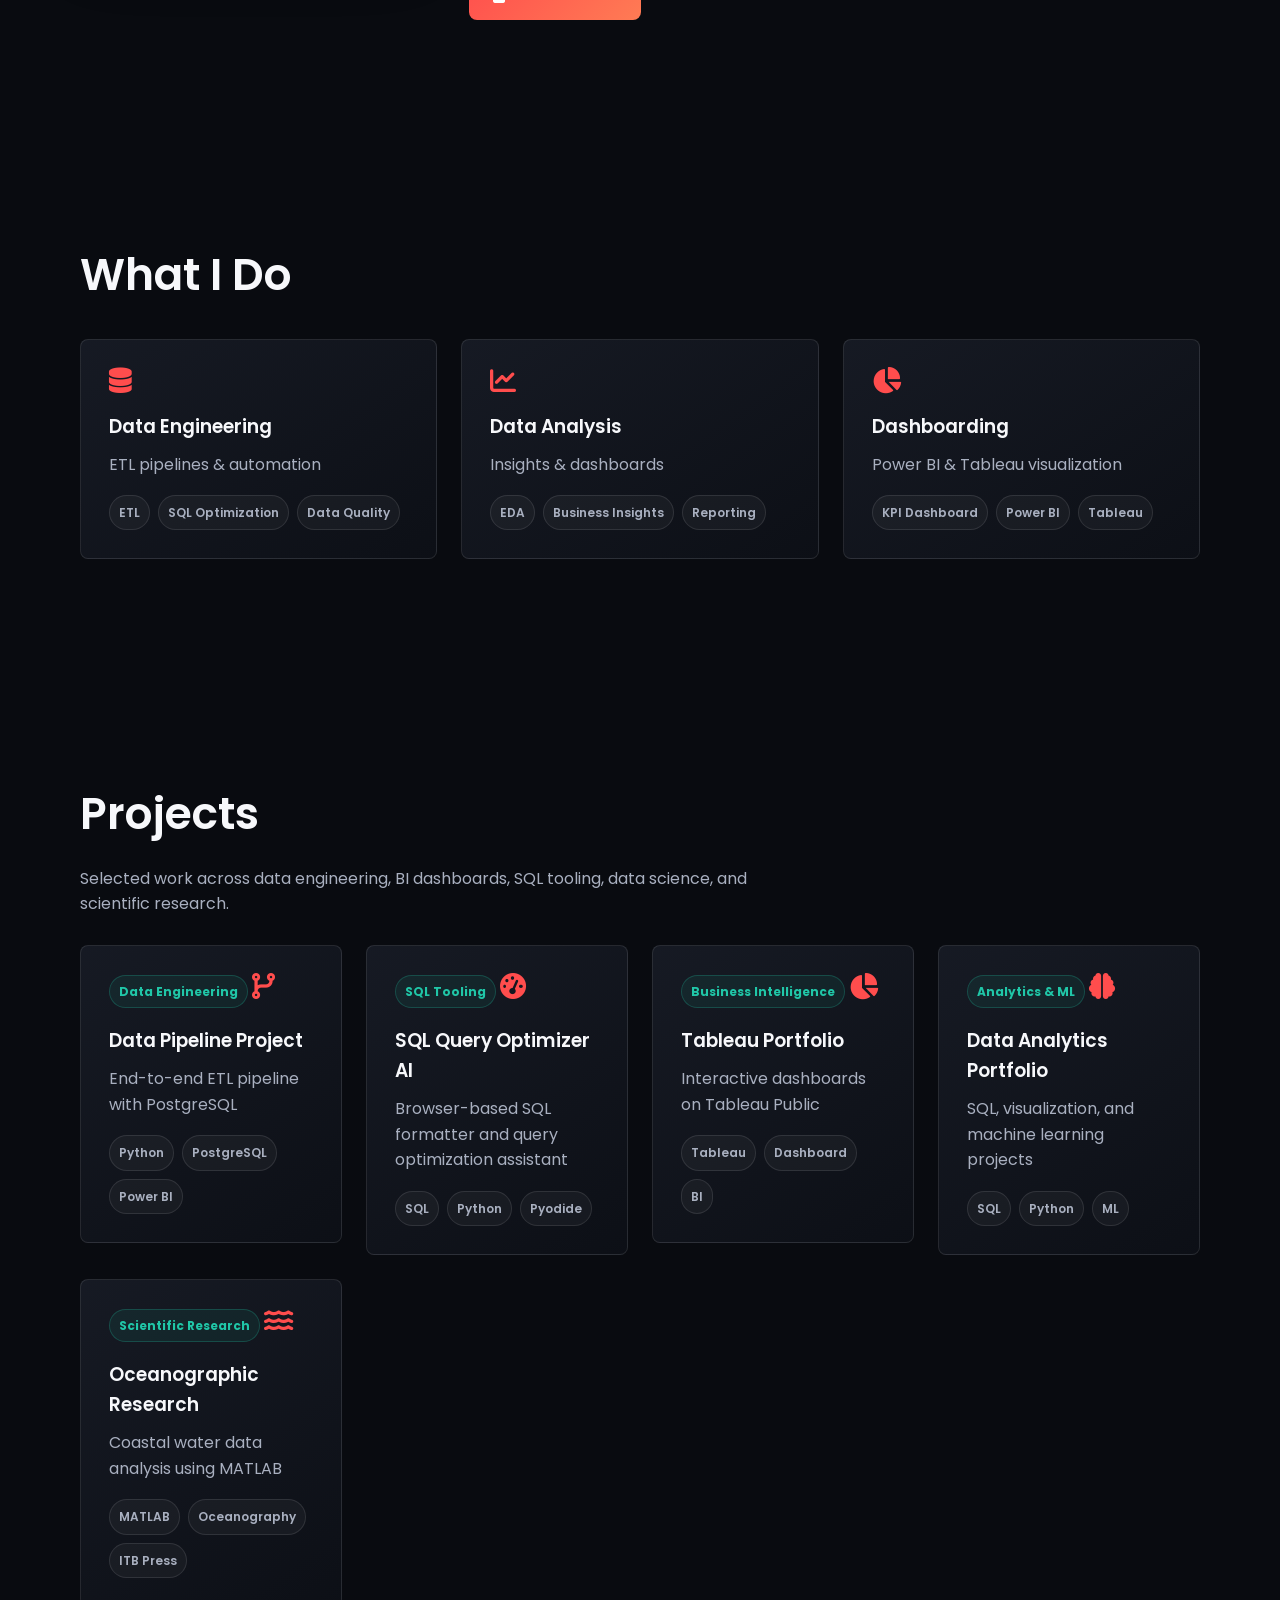
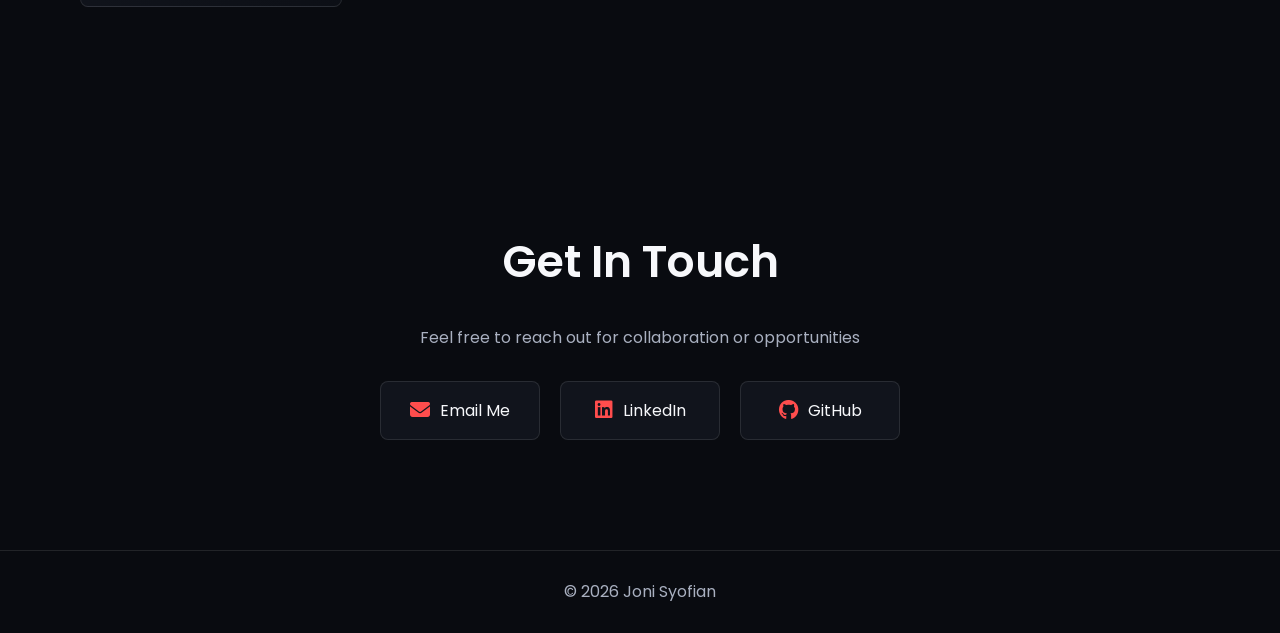
==== commit 8043a747: "add sql-query-optimization project" ====
--- a/index.html
+++ b/index.html
@@ -8,13 +8,13 @@
   <link rel="icon" type="image/svg+xml" href="asset/favicon.svg">
   <link rel="stylesheet" href="https://cdnjs.cloudflare.com/ajax/libs/font-awesome/6.5.0/css/all.min.css">
   <link href="https://fonts.googleapis.com/css2?family=Poppins:wght@300;400;600;700&display=swap" rel="stylesheet">
-  <link rel="stylesheet" href="style.css?v=20260428">
+  <link rel="stylesheet" href="style.css?v=20260428-2">
 </head>
 
 
 <body>
 
-<header>
+<header class="site-header">
   <h2>Joni</h2>
   <button class="menu-toggle" type="button" aria-label="Open navigation menu" aria-controls="site-nav" aria-expanded="false">
     <i class="fa-solid fa-bars"></i>
@@ -195,7 +195,7 @@
 
 <section id="projects" class="projects reveal">
     <h2>Projects</h2>
-    <p class="section-desc">Selected work across data engineering, BI dashboards, data science, and scientific research.</p>
+    <p class="section-desc">Selected work across data engineering, BI dashboards, SQL tooling, data science, and scientific research.</p>
         <div class="cards">
             <a href="data-pipeline-project.html" class="card-link reveal">
                 <div class="card">
@@ -210,6 +210,20 @@
                     </div>
                 </div>
             </a>
+
+            <a href="sql-query-optimization/" class="card-link reveal">
+                <div class="card">
+                    <span class="project-badge">SQL Tooling</span>
+                    <i class="fa-solid fa-gauge-high"></i>
+                    <h3>SQL Query Optimizer AI</h3>
+                    <p>Browser-based SQL formatter and query optimization assistant</p>
+                    <div class="card-tags">
+                      <span>SQL</span>
+                      <span>Python</span>
+                      <span>Pyodide</span>
+                    </div>
+                </div>
+            </a>
     
             <a href="tableau-portfolio.html" class="card-link reveal">
                 <div class="card">
@@ -283,6 +297,6 @@
   <p>&copy; 2026 Joni Syofian</p>
 </footer>
 
-<script src="script.js?v=20260428"></script>
+<script src="script.js?v=20260428-2"></script>
 </body>
 </html>
--- a/style.css
+++ b/style.css
@@ -1207,13 +1207,15 @@
     align-items:center;
   }
 
-  header:not(.project-topbar) nav {
+  .site-header nav {
     position:absolute;
-    top:calc(100% + 8px);
-    left:22px;
+    top:calc(100% + 10px);
     right:22px;
-    display:grid;
-    gap:4px;
+    left:auto;
+    width:min(240px, calc(100vw - 44px));
+    display:flex;
+    flex-direction:column;
+    gap:6px;
     padding:12px;
     overflow:visible;
     border:1px solid var(--line);
@@ -1227,24 +1229,24 @@
     transition:opacity 0.25s ease, transform 0.25s ease, visibility 0.25s ease;
   }
 
-  header:not(.project-topbar).nav-open nav {
+  .site-header.nav-open nav {
     transform:translateY(0);
     opacity:1;
     visibility:visible;
     pointer-events:auto;
   }
 
-  header:not(.project-topbar) nav a {
+  .site-header nav a {
     padding:12px;
     border-radius:8px;
     white-space:normal;
   }
 
-  header:not(.project-topbar) nav a:hover {
+  .site-header nav a:hover {
     background:rgba(255,255,255,0.05);
   }
 
-  header:not(.project-topbar) nav a::after {
+  .site-header nav a::after {
     display:none;
   }
 
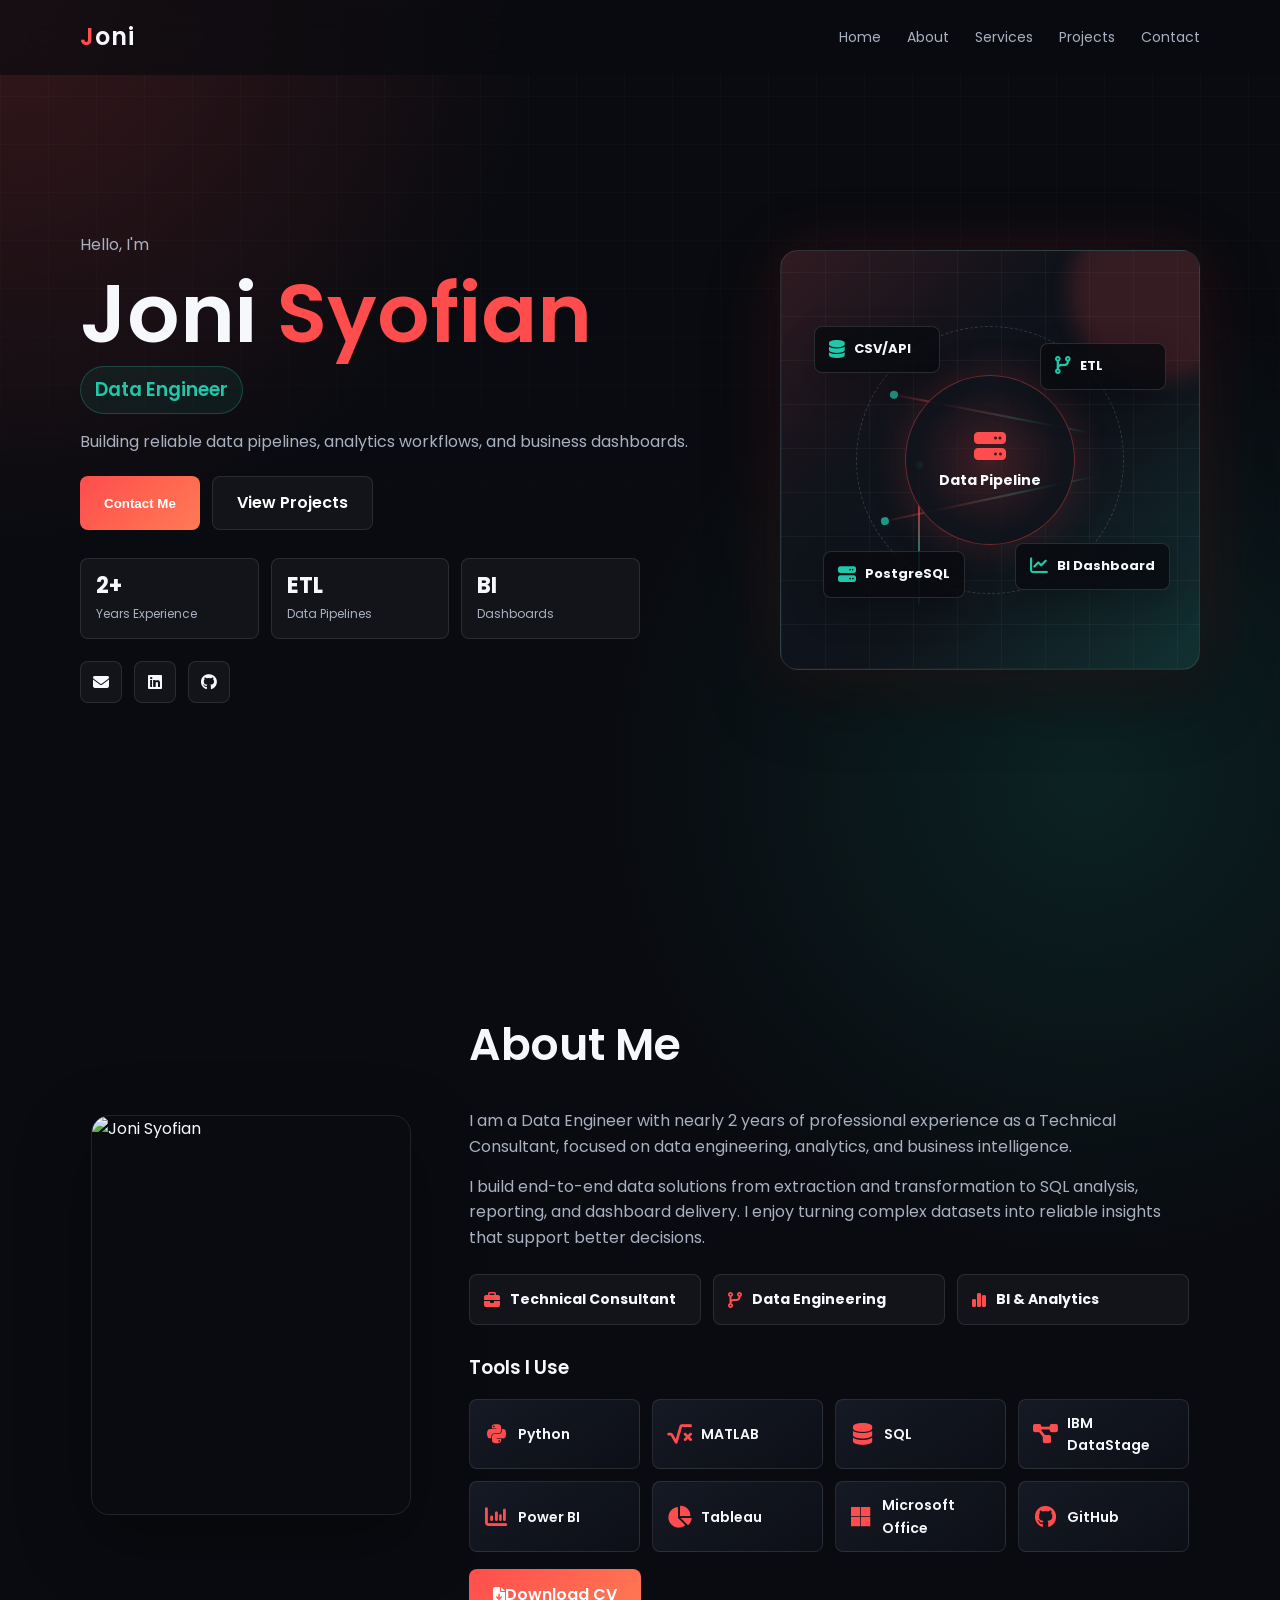
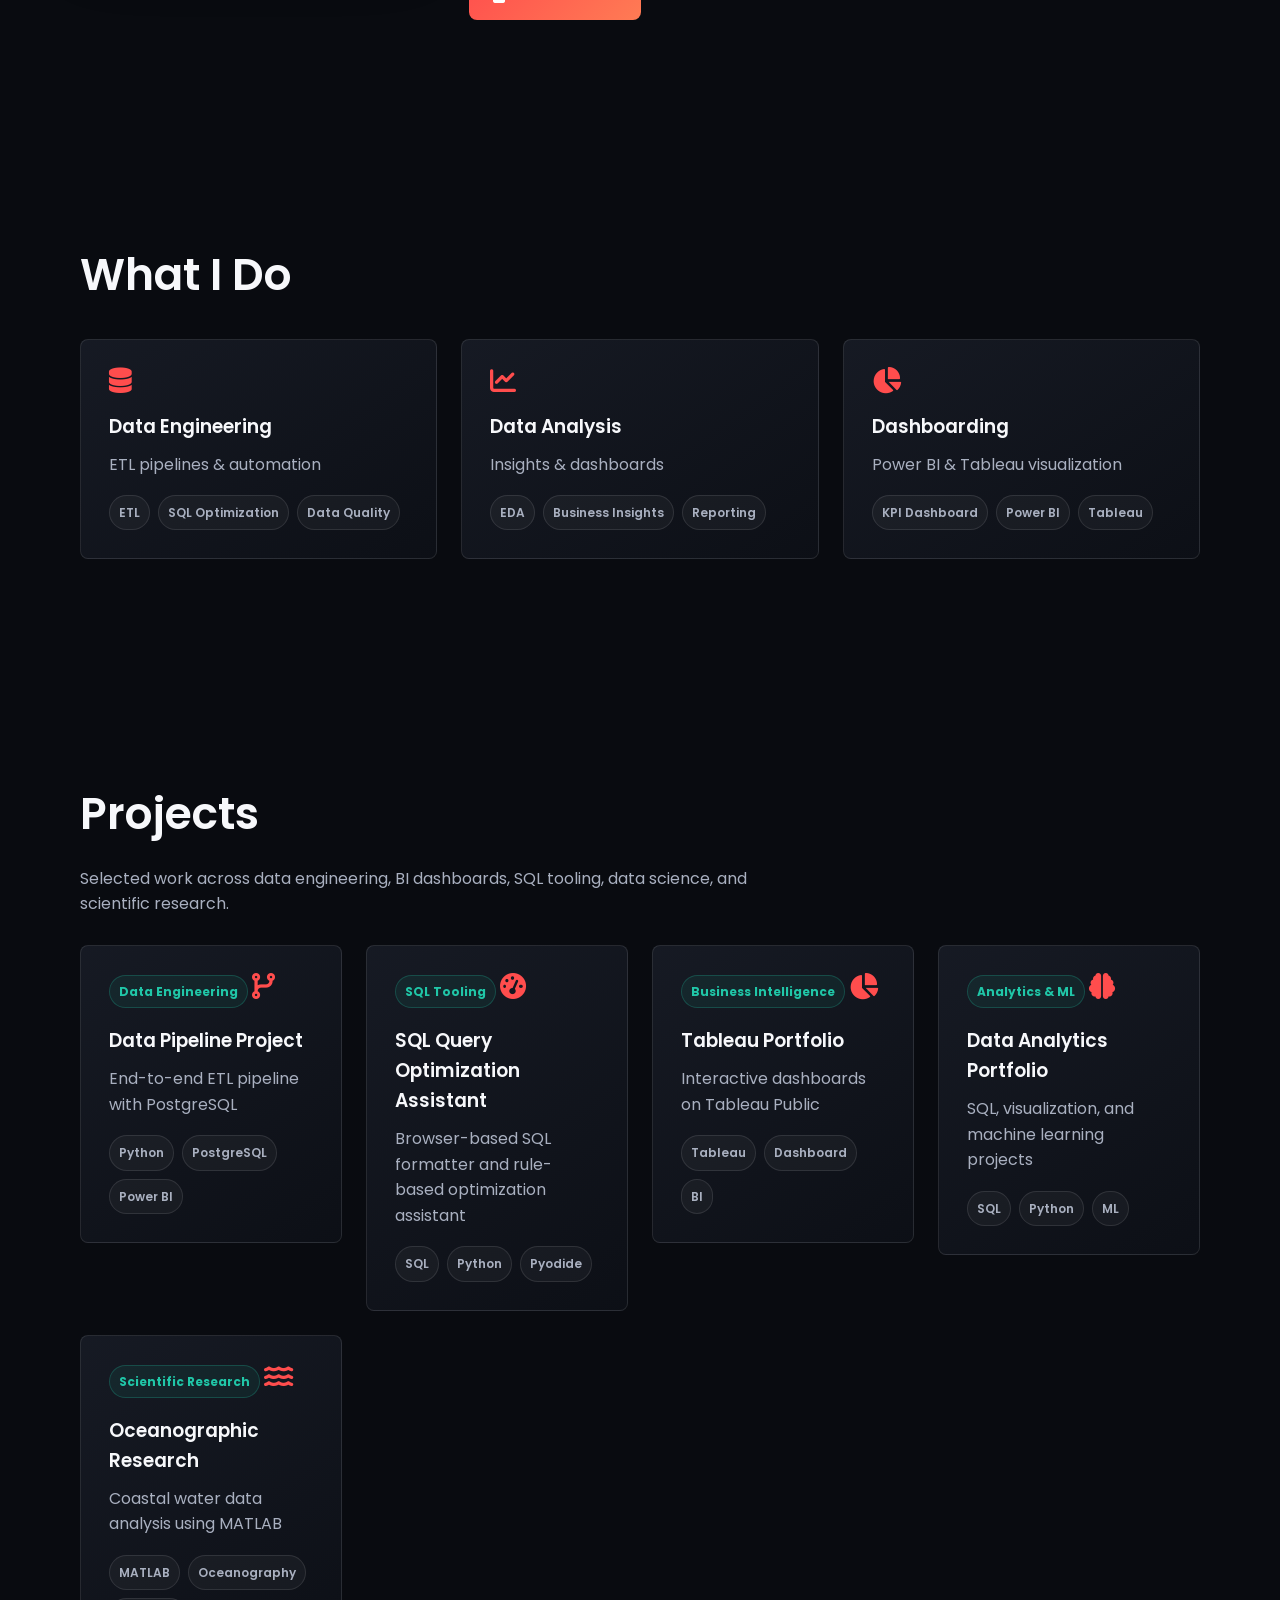
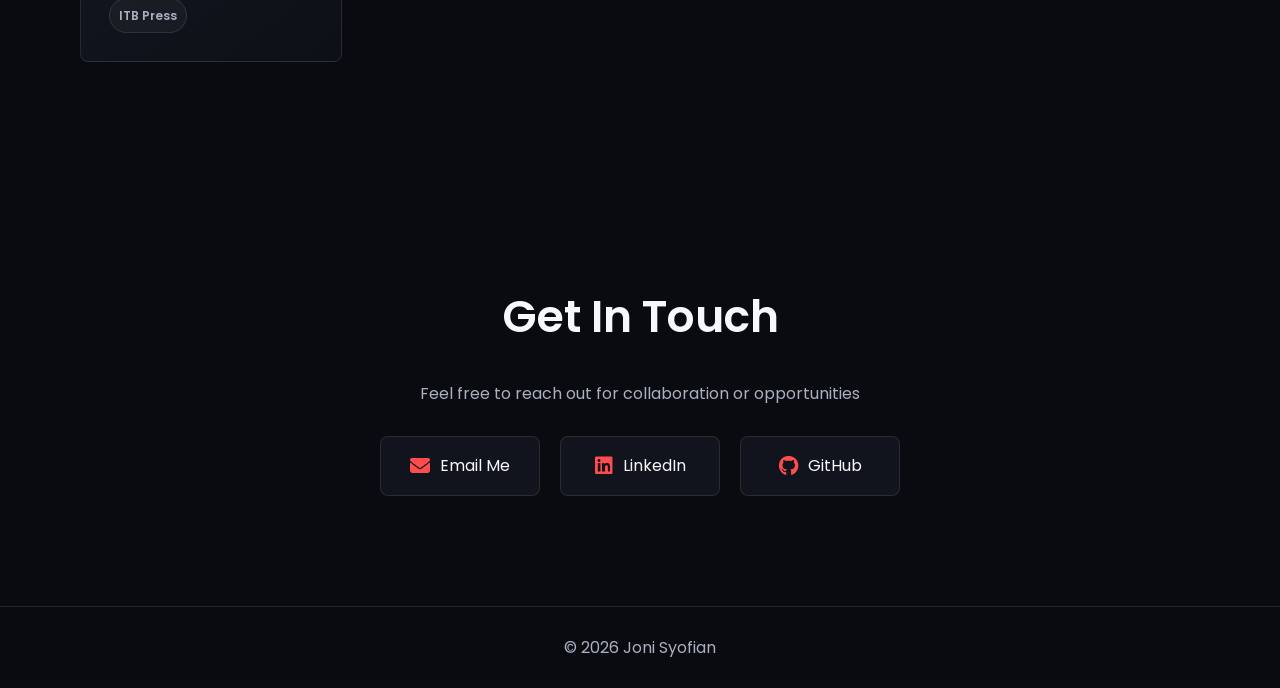
==== commit 5e9450cb: "add sql-query-optimization project" ====
--- a/index.html
+++ b/index.html
@@ -215,8 +215,8 @@
                 <div class="card">
                     <span class="project-badge">SQL Tooling</span>
                     <i class="fa-solid fa-gauge-high"></i>
-                    <h3>SQL Query Optimizer AI</h3>
-                    <p>Browser-based SQL formatter and query optimization assistant</p>
+                    <h3>SQL Query Optimization Assistant</h3>
+                    <p>Browser-based SQL formatter and rule-based optimization assistant</p>
                     <div class="card-tags">
                       <span>SQL</span>
                       <span>Python</span>
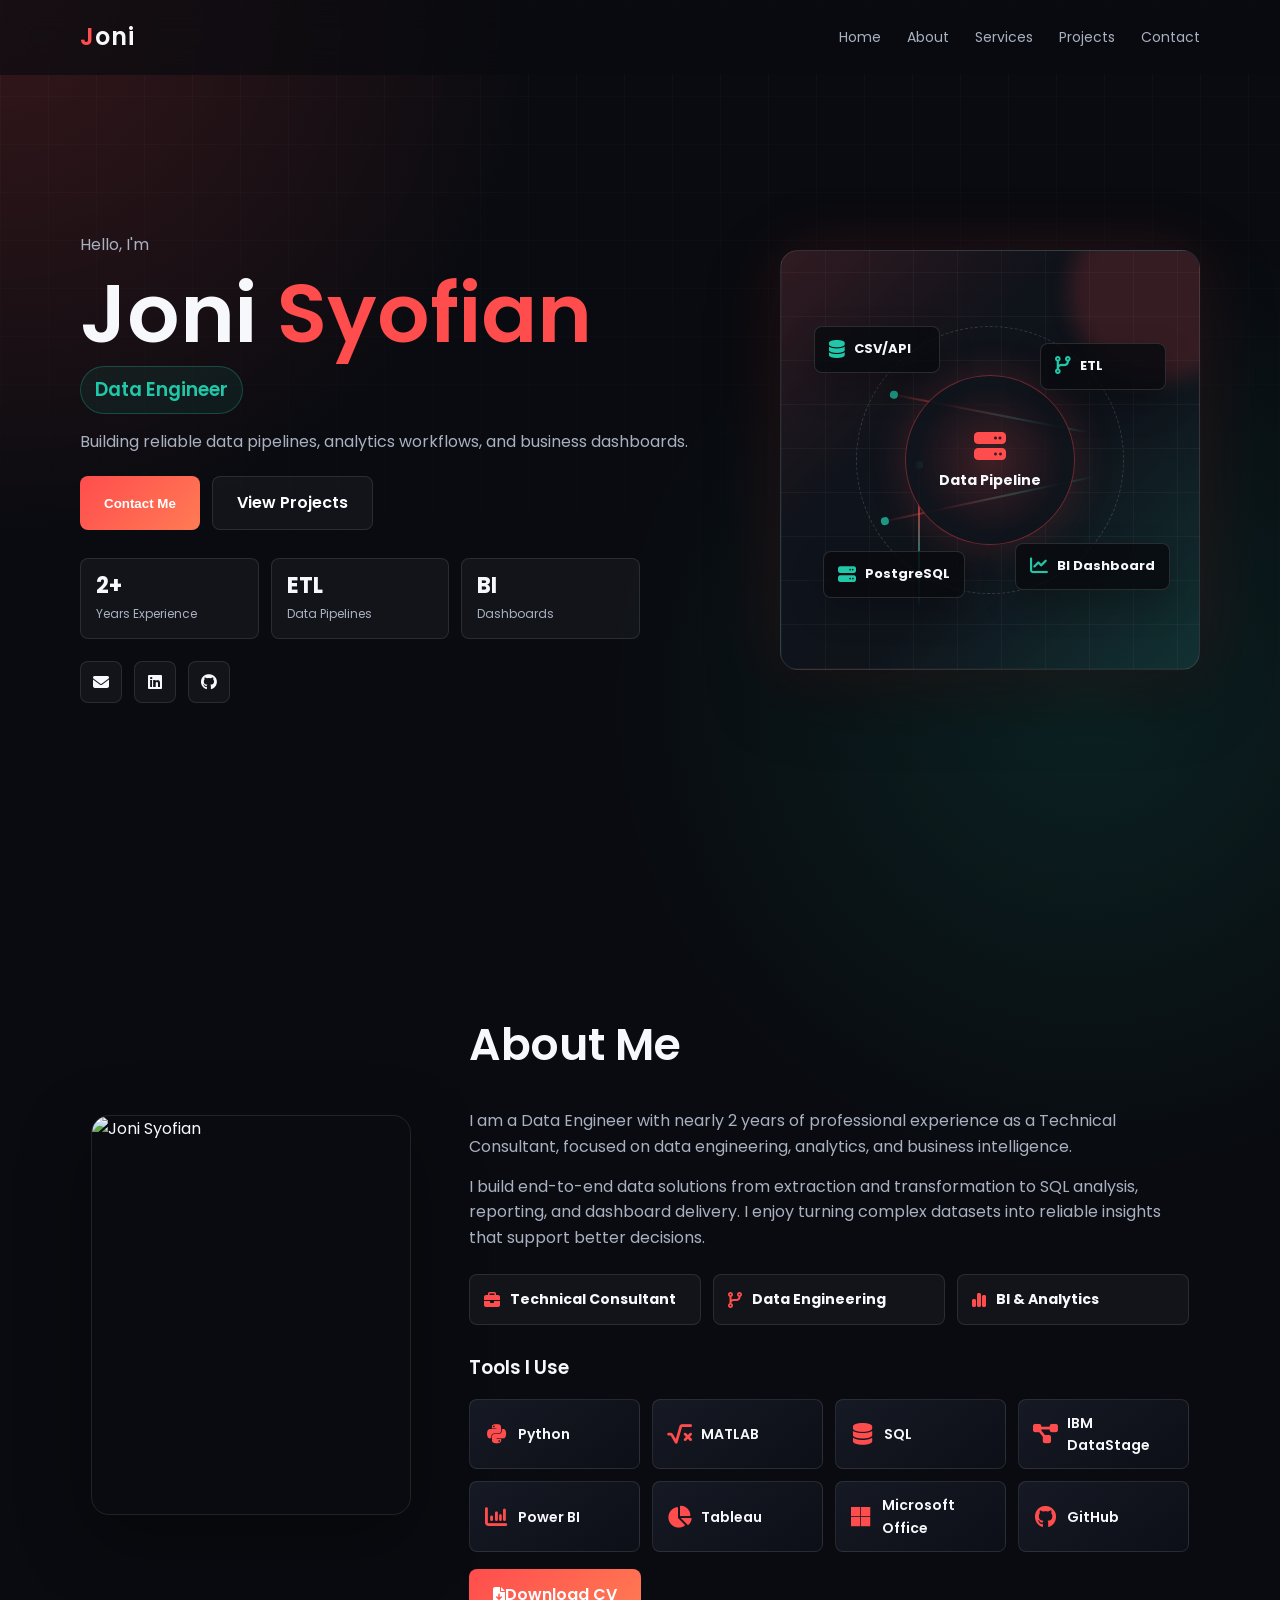
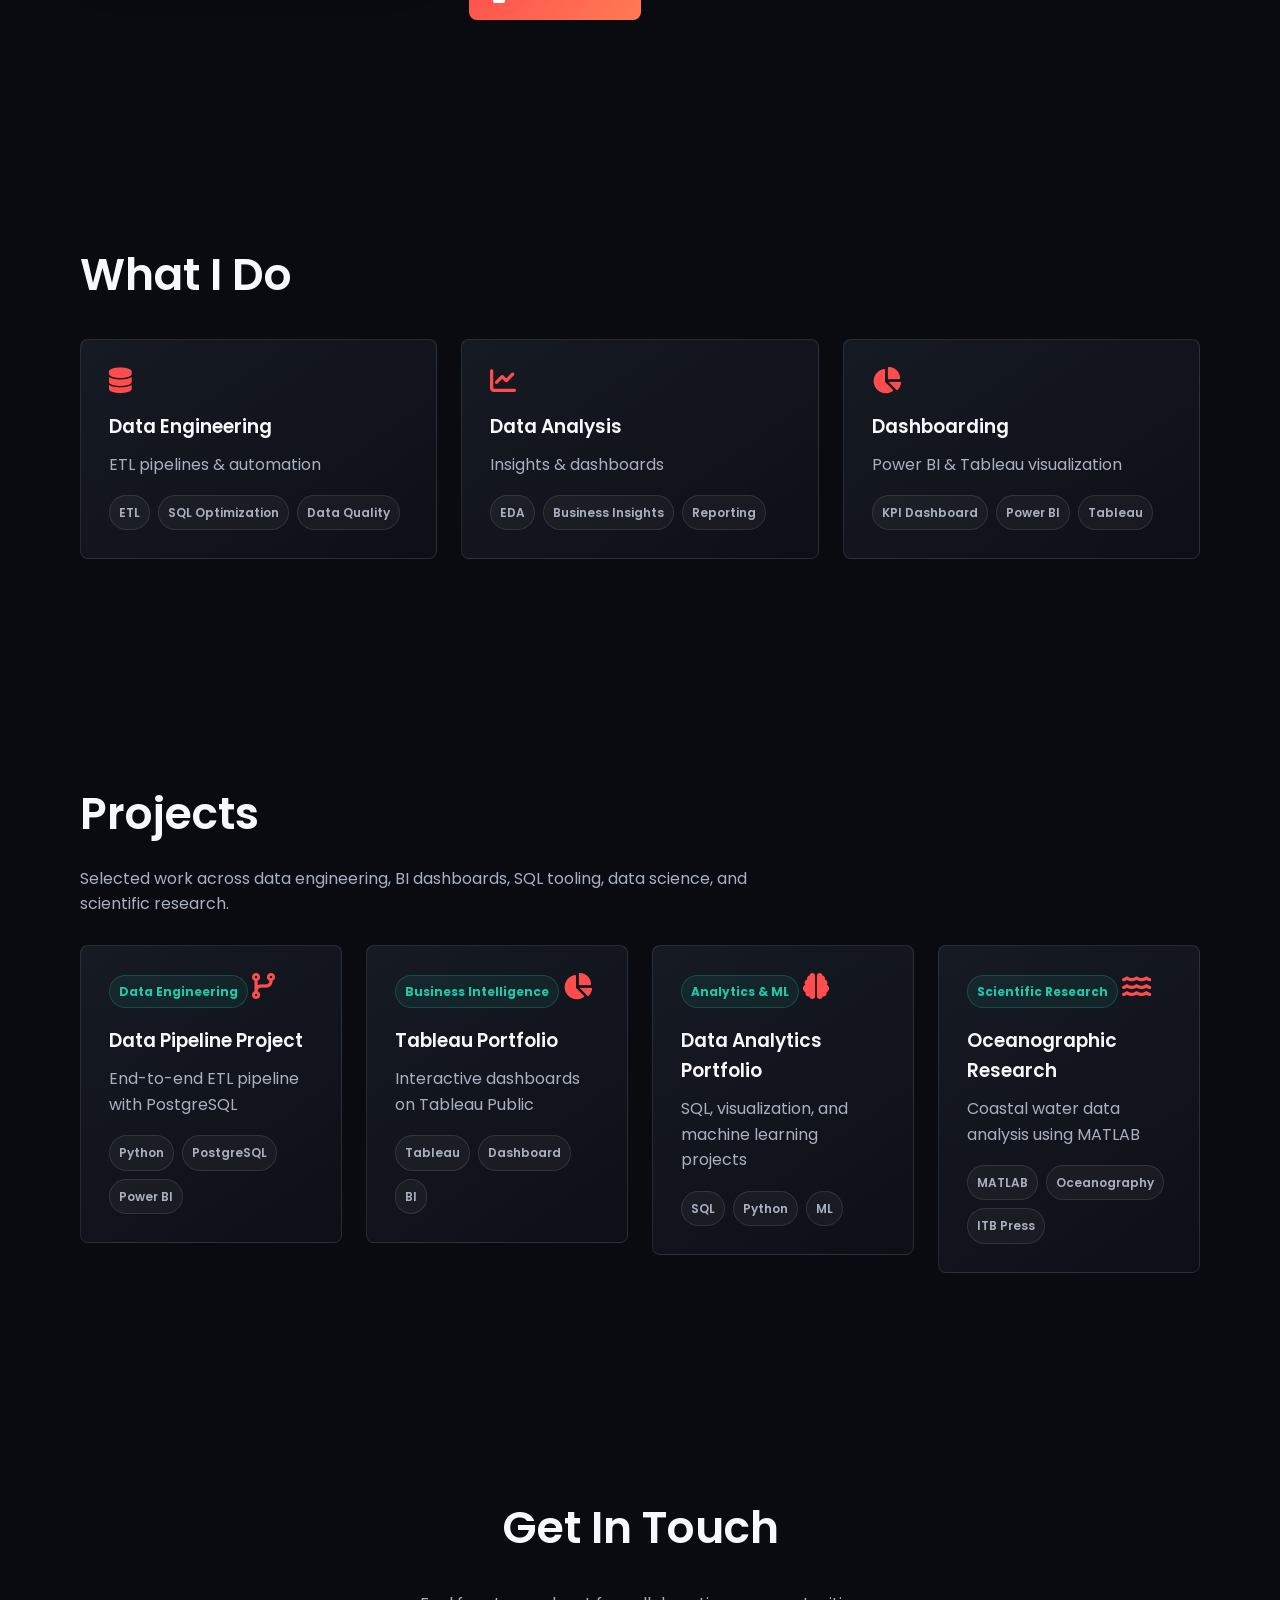
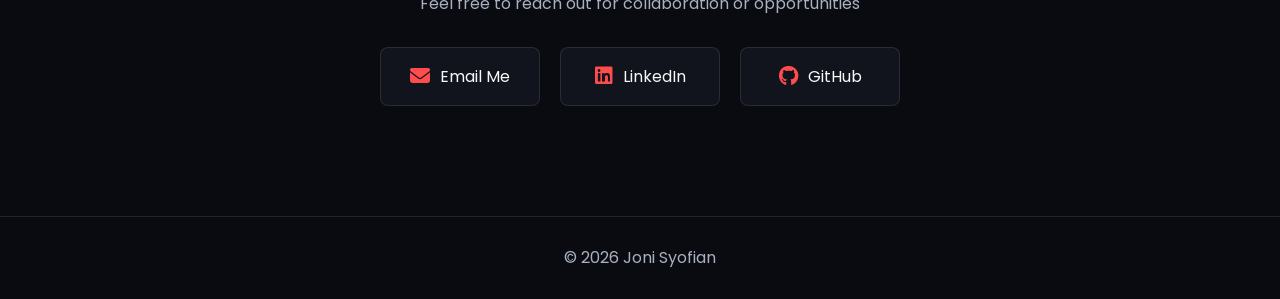
==== commit 7bcde7a1: "update landing page" ====
--- a/index.html
+++ b/index.html
@@ -1,6 +1,7 @@
 <!-- index.html -->
 <!DOCTYPE html>
 <html lang="en">
+
 <head>
   <meta charset="UTF-8">
   <meta name="viewport" content="width=device-width, initial-scale=1.0">
@@ -14,203 +15,207 @@
 
 <body>
 
-<header class="site-header">
-  <h2>Joni</h2>
-  <button class="menu-toggle" type="button" aria-label="Open navigation menu" aria-controls="site-nav" aria-expanded="false">
-    <i class="fa-solid fa-bars"></i>
-  </button>
-  <nav id="site-nav">
-    <a href="#">Home</a>
-    <a href="#about">About</a>
-    <a href="#services">Services</a>
-    <a href="#projects">Projects</a>
-    <a href="#contact">Contact</a>
-  </nav>
-</header>
-
-<section class="hero reveal">
-  <div class="hero-text">
-    <p>Hello, I'm</p>
-    <h1>Joni <span>Syofian</span></h1>
-    <h3>Data Engineer</h3>
-    <p>Building reliable data pipelines, analytics workflows, and business dashboards.</p>
-    <div class="hero-actions">
-      <button class="btn" onclick="scrollToContact()">Contact Me</button>
-      <a href="#projects" class="btn secondary-btn">View Projects</a>
-    </div>
-    <div class="hero-stats">
-      <div>
-        <strong>2+</strong>
-        <span>Years Experience</span>
-      </div>
-      <div>
-        <strong>ETL</strong>
-        <span>Data Pipelines</span>
-      </div>
-      <div>
-        <strong>BI</strong>
-        <span>Dashboards</span>
-      </div>
-    </div>
-    <div class="hero-socials" aria-label="Social links">
-      <a href="mailto:jonisyofian14@gmail.com" aria-label="Email">
-        <i class="fa-solid fa-envelope"></i>
-      </a>
-      <a href="https://linkedin.com/in/jonisyofian" target="_blank" rel="noopener noreferrer" aria-label="LinkedIn">
-        <i class="fa-brands fa-linkedin"></i>
-      </a>
-      <a href="https://github.com/jonisy1406" target="_blank" rel="noopener noreferrer" aria-label="GitHub">
-        <i class="fa-brands fa-github"></i>
-      </a>
-    </div>
-  </div>
-  <div class="data-visual" aria-label="Data engineering workflow illustration">
-    <div class="data-node node-source">
-      <i class="fa-solid fa-database"></i>
-      <span>CSV/API</span>
-    </div>
-    <div class="data-node node-etl">
-      <i class="fa-solid fa-code-branch"></i>
-      <span>ETL</span>
-    </div>
-    <div class="data-node node-model">
-      <i class="fa-solid fa-server"></i>
-      <span>PostgreSQL</span>
-    </div>
-    <div class="data-node node-dashboard">
-      <i class="fa-solid fa-chart-line"></i>
-      <span>BI Dashboard</span>
-    </div>
-    <div class="pipeline-line line-one"></div>
-    <div class="pipeline-line line-two"></div>
-    <div class="pipeline-line line-three"></div>
-    <div class="data-core">
-      <i class="fa-solid fa-server"></i>
-      <span>Data Pipeline</span>
-    </div>
-  </div>
-</section>
-
-<section id="about" class="about reveal">
-  <img src="asset/04.jpg" alt="Joni Syofian">
-  <div class="about-text">
-    <h2>About Me</h2>
-    <p>I am a Data Engineer with nearly 2 years of professional experience as a Technical Consultant, focused on data engineering, analytics, and business intelligence.</p>
-    <p>I build end-to-end data solutions from extraction and transformation to SQL analysis, reporting, and dashboard delivery. I enjoy turning complex datasets into reliable insights that support better decisions.</p>
-
-    <div class="about-highlights">
-      <div>
-        <i class="fa-solid fa-briefcase"></i>
-        <span>Technical Consultant</span>
-      </div>
-      <div>
+  <header class="site-header">
+    <h2>Joni</h2>
+    <button class="menu-toggle" type="button" aria-label="Open navigation menu" aria-controls="site-nav"
+      aria-expanded="false">
+      <i class="fa-solid fa-bars"></i>
+    </button>
+    <nav id="site-nav">
+      <a href="#">Home</a>
+      <a href="#about">About</a>
+      <a href="#services">Services</a>
+      <a href="#projects">Projects</a>
+      <a href="#contact">Contact</a>
+    </nav>
+  </header>
+
+  <section class="hero reveal">
+    <div class="hero-text">
+      <p>Hello, I'm</p>
+      <h1>Joni <span>Syofian</span></h1>
+      <h3>Data Engineer</h3>
+      <p>Building reliable data pipelines, analytics workflows, and business dashboards.</p>
+      <div class="hero-actions">
+        <button class="btn" onclick="scrollToContact()">Contact Me</button>
+        <a href="#projects" class="btn secondary-btn">View Projects</a>
+      </div>
+      <div class="hero-stats">
+        <div>
+          <strong>2+</strong>
+          <span>Years Experience</span>
+        </div>
+        <div>
+          <strong>ETL</strong>
+          <span>Data Pipelines</span>
+        </div>
+        <div>
+          <strong>BI</strong>
+          <span>Dashboards</span>
+        </div>
+      </div>
+      <div class="hero-socials" aria-label="Social links">
+        <a href="mailto:jonisyofian14@gmail.com" aria-label="Email">
+          <i class="fa-solid fa-envelope"></i>
+        </a>
+        <a href="https://linkedin.com/in/jonisyofian" target="_blank" rel="noopener noreferrer" aria-label="LinkedIn">
+          <i class="fa-brands fa-linkedin"></i>
+        </a>
+        <a href="https://github.com/jonisy1406" target="_blank" rel="noopener noreferrer" aria-label="GitHub">
+          <i class="fa-brands fa-github"></i>
+        </a>
+      </div>
+    </div>
+    <div class="data-visual" aria-label="Data engineering workflow illustration">
+      <div class="data-node node-source">
+        <i class="fa-solid fa-database"></i>
+        <span>CSV/API</span>
+      </div>
+      <div class="data-node node-etl">
         <i class="fa-solid fa-code-branch"></i>
-        <span>Data Engineering</span>
-      </div>
-      <div>
-        <i class="fa-solid fa-chart-simple"></i>
-        <span>BI & Analytics</span>
-      </div>
-    </div>
-
-    <div class="tools">
-      <h3>Tools I Use</h3>
-      <div class="tools-grid">
-        <div class="tool-item reveal">
-          <i class="fa-brands fa-python"></i>
-          <span>Python</span>
-        </div>
-        <div class="tool-item reveal">
-          <i class="fa-solid fa-square-root-variable"></i>
-          <span>MATLAB</span>
-        </div>
-        <div class="tool-item reveal">
-          <i class="fa-solid fa-database"></i>
-          <span>SQL</span>
-        </div>
-        <div class="tool-item reveal">
-          <i class="fa-solid fa-diagram-project"></i>
-          <span>IBM DataStage</span>
-        </div>
-        <div class="tool-item reveal">
-          <i class="fa-solid fa-chart-column"></i>
+        <span>ETL</span>
+      </div>
+      <div class="data-node node-model">
+        <i class="fa-solid fa-server"></i>
+        <span>PostgreSQL</span>
+      </div>
+      <div class="data-node node-dashboard">
+        <i class="fa-solid fa-chart-line"></i>
+        <span>BI Dashboard</span>
+      </div>
+      <div class="pipeline-line line-one"></div>
+      <div class="pipeline-line line-two"></div>
+      <div class="pipeline-line line-three"></div>
+      <div class="data-core">
+        <i class="fa-solid fa-server"></i>
+        <span>Data Pipeline</span>
+      </div>
+    </div>
+  </section>
+
+  <section id="about" class="about reveal">
+    <img src="asset/04.jpg" alt="Joni Syofian">
+    <div class="about-text">
+      <h2>About Me</h2>
+      <p>I am a Data Engineer with nearly 2 years of professional experience as a Technical Consultant, focused on data
+        engineering, analytics, and business intelligence.</p>
+      <p>I build end-to-end data solutions from extraction and transformation to SQL analysis, reporting, and dashboard
+        delivery. I enjoy turning complex datasets into reliable insights that support better decisions.</p>
+
+      <div class="about-highlights">
+        <div>
+          <i class="fa-solid fa-briefcase"></i>
+          <span>Technical Consultant</span>
+        </div>
+        <div>
+          <i class="fa-solid fa-code-branch"></i>
+          <span>Data Engineering</span>
+        </div>
+        <div>
+          <i class="fa-solid fa-chart-simple"></i>
+          <span>BI & Analytics</span>
+        </div>
+      </div>
+
+      <div class="tools">
+        <h3>Tools I Use</h3>
+        <div class="tools-grid">
+          <div class="tool-item reveal">
+            <i class="fa-brands fa-python"></i>
+            <span>Python</span>
+          </div>
+          <div class="tool-item reveal">
+            <i class="fa-solid fa-square-root-variable"></i>
+            <span>MATLAB</span>
+          </div>
+          <div class="tool-item reveal">
+            <i class="fa-solid fa-database"></i>
+            <span>SQL</span>
+          </div>
+          <div class="tool-item reveal">
+            <i class="fa-solid fa-diagram-project"></i>
+            <span>IBM DataStage</span>
+          </div>
+          <div class="tool-item reveal">
+            <i class="fa-solid fa-chart-column"></i>
+            <span>Power BI</span>
+          </div>
+          <div class="tool-item reveal">
+            <i class="fa-solid fa-chart-pie"></i>
+            <span>Tableau</span>
+          </div>
+          <div class="tool-item reveal">
+            <i class="fa-brands fa-microsoft"></i>
+            <span>Microsoft Office</span>
+          </div>
+          <div class="tool-item reveal">
+            <i class="fa-brands fa-github"></i>
+            <span>GitHub</span>
+          </div>
+        </div>
+      </div>
+
+      <a href="asset/CV_Joni%20Syofian.pdf" class="btn about-cv-btn" download>
+        <i class="fa-solid fa-file-arrow-down"></i> Download CV
+      </a>
+    </div>
+  </section>
+
+  <section id="services" class="reveal">
+    <h2>What I Do</h2>
+    <div class="cards">
+      <div class="card reveal">
+        <i class="fa-solid fa-database"></i>
+        <h3>Data Engineering</h3>
+        <p>ETL pipelines & automation</p>
+        <div class="card-tags">
+          <span>ETL</span>
+          <span>SQL Optimization</span>
+          <span>Data Quality</span>
+        </div>
+      </div>
+      <div class="card reveal">
+        <i class="fa-solid fa-chart-line"></i>
+        <h3>Data Analysis</h3>
+        <p>Insights & dashboards</p>
+        <div class="card-tags">
+          <span>EDA</span>
+          <span>Business Insights</span>
+          <span>Reporting</span>
+        </div>
+      </div>
+      <div class="card reveal">
+        <i class="fa-solid fa-chart-pie"></i>
+        <h3>Dashboarding</h3>
+        <p>Power BI & Tableau visualization</p>
+        <div class="card-tags">
+          <span>KPI Dashboard</span>
           <span>Power BI</span>
-        </div>
-        <div class="tool-item reveal">
-          <i class="fa-solid fa-chart-pie"></i>
           <span>Tableau</span>
         </div>
-        <div class="tool-item reveal">
-          <i class="fa-brands fa-microsoft"></i>
-          <span>Microsoft Office</span>
-        </div>
-        <div class="tool-item reveal">
-          <i class="fa-brands fa-github"></i>
-          <span>GitHub</span>
-        </div>
-      </div>
-    </div>
-
-    <a href="asset/CV_Joni%20Syofian.pdf" class="btn about-cv-btn" download>
-      <i class="fa-solid fa-file-arrow-down"></i> Download CV
-    </a>
-  </div>
-</section>
-
-<section id="services" class="reveal">
-  <h2>What I Do</h2>
-  <div class="cards">
-    <div class="card reveal">
-      <i class="fa-solid fa-database"></i>
-      <h3>Data Engineering</h3>
-      <p>ETL pipelines & automation</p>
-      <div class="card-tags">
-        <span>ETL</span>
-        <span>SQL Optimization</span>
-        <span>Data Quality</span>
-      </div>
-    </div>
-    <div class="card reveal">
-      <i class="fa-solid fa-chart-line"></i>
-      <h3>Data Analysis</h3>
-      <p>Insights & dashboards</p>
-      <div class="card-tags">
-        <span>EDA</span>
-        <span>Business Insights</span>
-        <span>Reporting</span>
-      </div>
-    </div>
-    <div class="card reveal">
-      <i class="fa-solid fa-chart-pie"></i>
-      <h3>Dashboarding</h3>
-      <p>Power BI  & Tableau visualization</p>
-      <div class="card-tags">
-        <span>KPI Dashboard</span>
-        <span>Power BI</span>
-        <span>Tableau</span>
-      </div>
-    </div>
-  </div>
-</section>
-
-<section id="projects" class="projects reveal">
+      </div>
+    </div>
+  </section>
+
+  <section id="projects" class="projects reveal">
     <h2>Projects</h2>
-    <p class="section-desc">Selected work across data engineering, BI dashboards, SQL tooling, data science, and scientific research.</p>
-        <div class="cards">
-            <a href="data-pipeline-project.html" class="card-link reveal">
-                <div class="card">
-                    <span class="project-badge">Data Engineering</span>
-                    <i class="fa-solid fa-code-branch"></i>
-                    <h3>Data Pipeline Project</h3>
-                    <p>End-to-end ETL pipeline with PostgreSQL</p>
-                    <div class="card-tags">
-                      <span>Python</span>
-                      <span>PostgreSQL</span>
-                      <span>Power BI</span>
-                    </div>
-                </div>
-            </a>
-
+    <p class="section-desc">Selected work across data engineering, BI dashboards, SQL tooling, data science, and
+      scientific research.</p>
+    <div class="cards">
+      <a href="data-pipeline-project.html" class="card-link reveal">
+        <div class="card">
+          <span class="project-badge">Data Engineering</span>
+          <i class="fa-solid fa-code-branch"></i>
+          <h3>Data Pipeline Project</h3>
+          <p>End-to-end ETL pipeline with PostgreSQL</p>
+          <div class="card-tags">
+            <span>Python</span>
+            <span>PostgreSQL</span>
+            <span>Power BI</span>
+          </div>
+        </div>
+      </a>
+      <!--
             <a href="sql-query-optimization/" class="card-link reveal">
                 <div class="card">
                     <span class="project-badge">SQL Tooling</span>
@@ -224,79 +229,80 @@
                     </div>
                 </div>
             </a>
-    
-            <a href="tableau-portfolio.html" class="card-link reveal">
-                <div class="card">
-                    <span class="project-badge">Business Intelligence</span>
-                    <i class="fa-solid fa-chart-pie"></i>
-                    <h3>Tableau Portfolio</h3>
-                    <p>Interactive dashboards on Tableau Public</p>
-                    <div class="card-tags">
-                      <span>Tableau</span>
-                      <span>Dashboard</span>
-                      <span>BI</span>
-                    </div>
-                </div>
-            </a>
-
-            <a href="data-analytics-portfolio.html" class="card-link reveal">
-                <div class="card">
-                    <span class="project-badge">Analytics & ML</span>
-                    <i class="fa-solid fa-brain"></i>
-                    <h3>Data Analytics Portfolio</h3>
-                    <p>SQL, visualization, and machine learning projects</p>
-                    <div class="card-tags">
-                      <span>SQL</span>
-                      <span>Python</span>
-                      <span>ML</span>
-                    </div>
-                </div>
-            </a>
-
-            <a href="oceanographic-research.html" class="card-link reveal">
-                <div class="card">
-                    <span class="project-badge">Scientific Research</span>
-                    <i class="fa-solid fa-water"></i>
-                    <h3>Oceanographic Research</h3>
-                    <p>Coastal water data analysis using MATLAB</p>
-                    <div class="card-tags">
-                      <span>MATLAB</span>
-                      <span>Oceanography</span>
-                      <span>ITB Press</span>
-                    </div>
-                </div>
-            </a>
-        </div>
-</section>
-
-<section id="contact" class="contact reveal">
-  <h2>Get In Touch</h2>
-  <p class="contact-desc">Feel free to reach out for collaboration or opportunities</p>
-
-  <div class="contact-container">
-
-    <a href="mailto:jonisyofian14@gmail.com" class="contact-card reveal">
-      <i class="fa-solid fa-envelope"></i>
-      <span>Email Me</span>
-    </a>
-
-    <a href="https://linkedin.com/in/jonisyofian" target="_blank" class="contact-card reveal">
-      <i class="fa-brands fa-linkedin"></i>
-      <span>LinkedIn</span>
-    </a>
-
-    <a href="https://github.com/jonisy1406" target="_blank" class="contact-card reveal">
+-->
+      <a href="tableau-portfolio.html" class="card-link reveal">
+        <div class="card">
+          <span class="project-badge">Business Intelligence</span>
+          <i class="fa-solid fa-chart-pie"></i>
+          <h3>Tableau Portfolio</h3>
+          <p>Interactive dashboards on Tableau Public</p>
+          <div class="card-tags">
+            <span>Tableau</span>
+            <span>Dashboard</span>
+            <span>BI</span>
+          </div>
+        </div>
+      </a>
+
+      <a href="data-analytics-portfolio.html" class="card-link reveal">
+        <div class="card">
+          <span class="project-badge">Analytics & ML</span>
+          <i class="fa-solid fa-brain"></i>
+          <h3>Data Analytics Portfolio</h3>
+          <p>SQL, visualization, and machine learning projects</p>
+          <div class="card-tags">
+            <span>SQL</span>
+            <span>Python</span>
+            <span>ML</span>
+          </div>
+        </div>
+      </a>
+
+      <a href="oceanographic-research.html" class="card-link reveal">
+        <div class="card">
+          <span class="project-badge">Scientific Research</span>
+          <i class="fa-solid fa-water"></i>
+          <h3>Oceanographic Research</h3>
+          <p>Coastal water data analysis using MATLAB</p>
+          <div class="card-tags">
+            <span>MATLAB</span>
+            <span>Oceanography</span>
+            <span>ITB Press</span>
+          </div>
+        </div>
+      </a>
+    </div>
+  </section>
+
+  <section id="contact" class="contact reveal">
+    <h2>Get In Touch</h2>
+    <p class="contact-desc">Feel free to reach out for collaboration or opportunities</p>
+
+    <div class="contact-container">
+
+      <a href="mailto:jonisyofian14@gmail.com" class="contact-card reveal">
+        <i class="fa-solid fa-envelope"></i>
+        <span>Email Me</span>
+      </a>
+
+      <a href="https://linkedin.com/in/jonisyofian" target="_blank" class="contact-card reveal">
+        <i class="fa-brands fa-linkedin"></i>
+        <span>LinkedIn</span>
+      </a>
+
+      <a href="https://github.com/jonisy1406" target="_blank" class="contact-card reveal">
         <i class="fa-brands fa-github"></i>
         <span>GitHub</span>
-    </a>
-
-  </div>
-</section>
-
-<footer>
-  <p>&copy; 2026 Joni Syofian</p>
-</footer>
-
-<script src="script.js?v=20260428-2"></script>
+      </a>
+
+    </div>
+  </section>
+
+  <footer>
+    <p>&copy; 2026 Joni Syofian</p>
+  </footer>
+
+  <script src="script.js?v=20260428-2"></script>
 </body>
-</html>
+
+</html>
